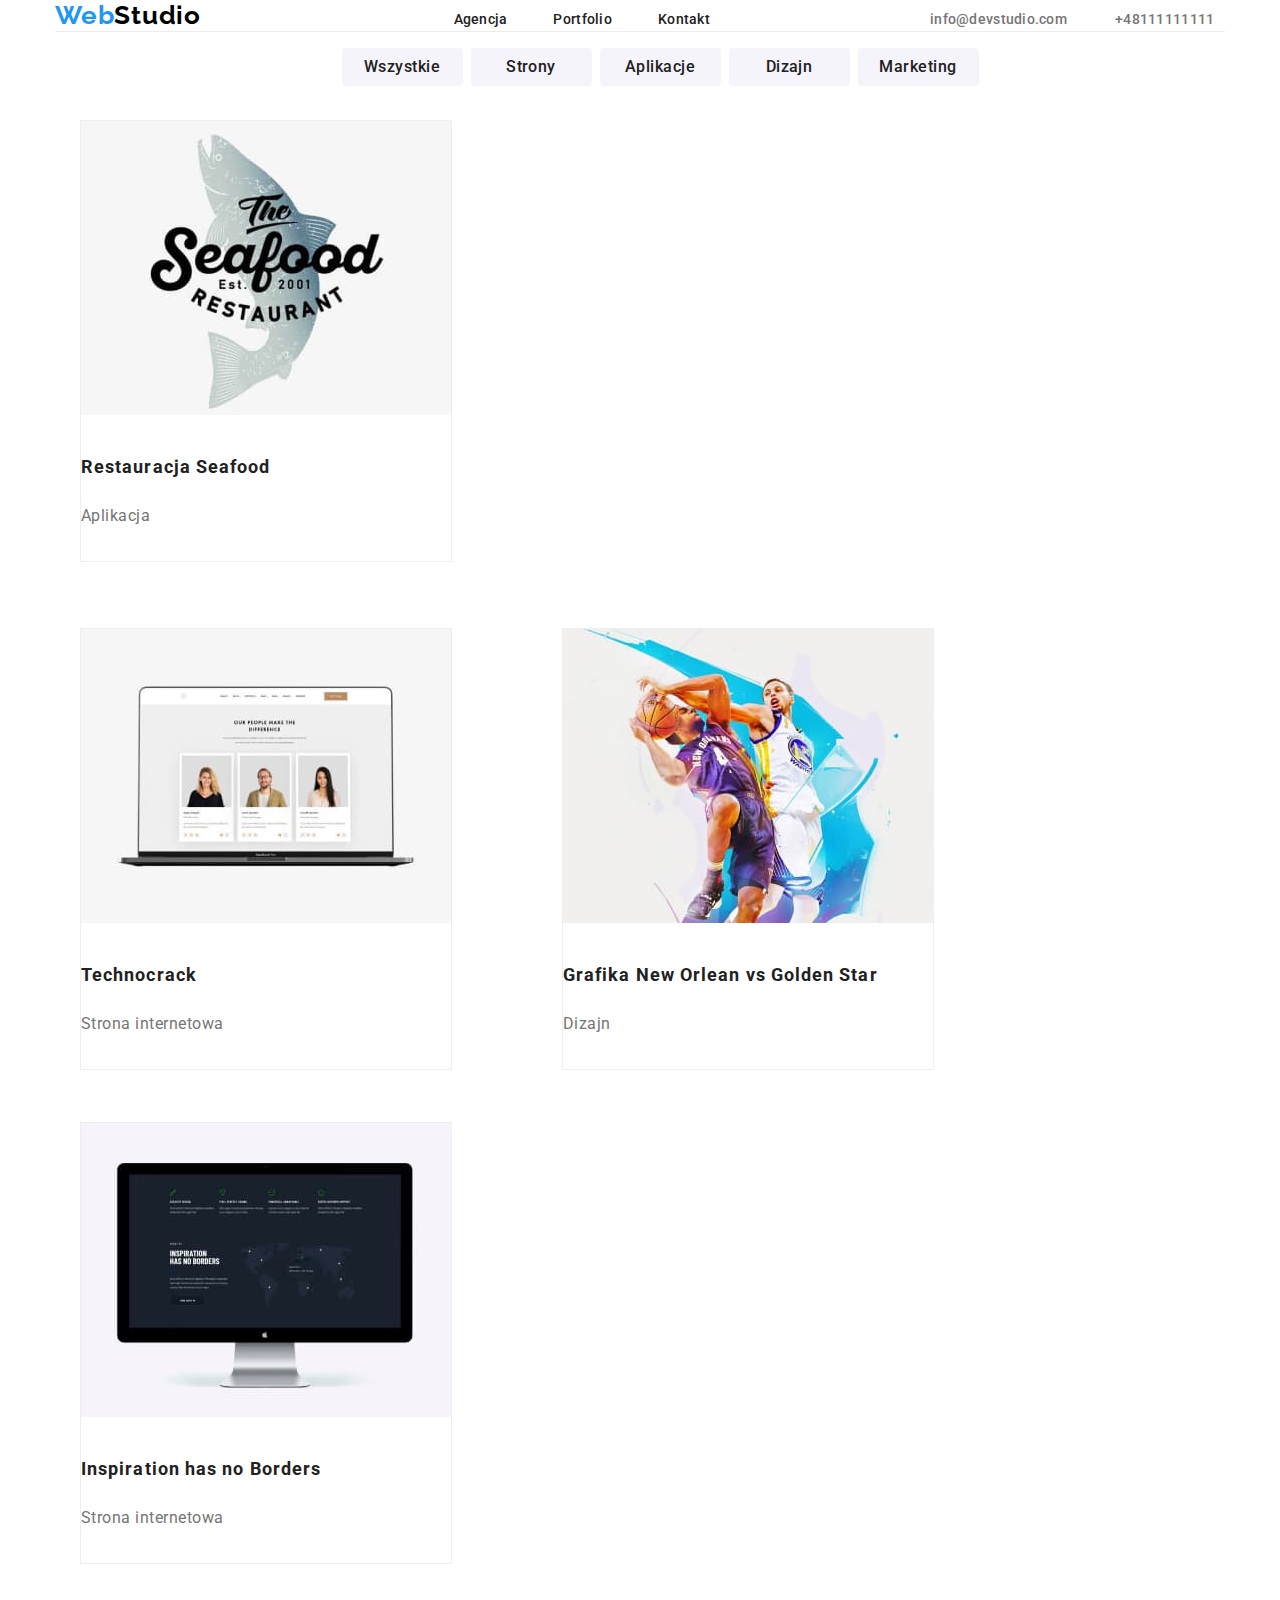
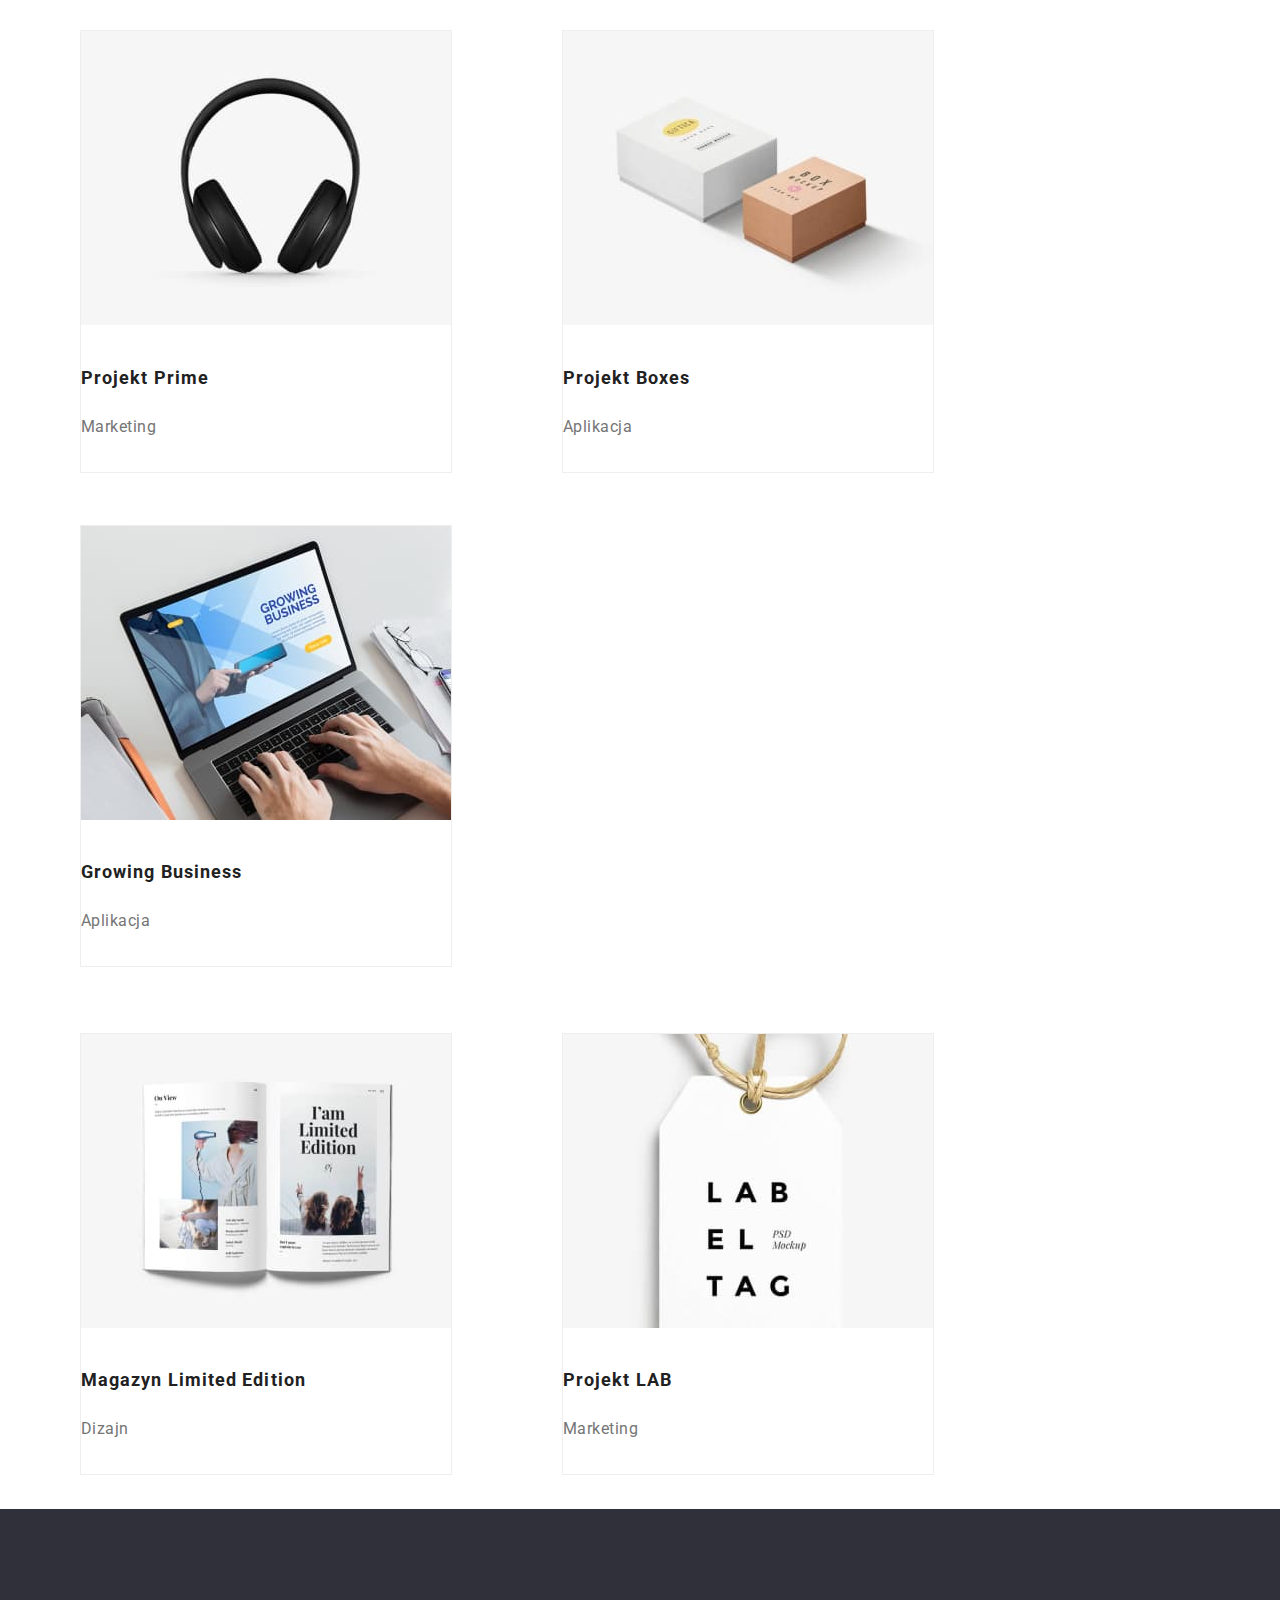
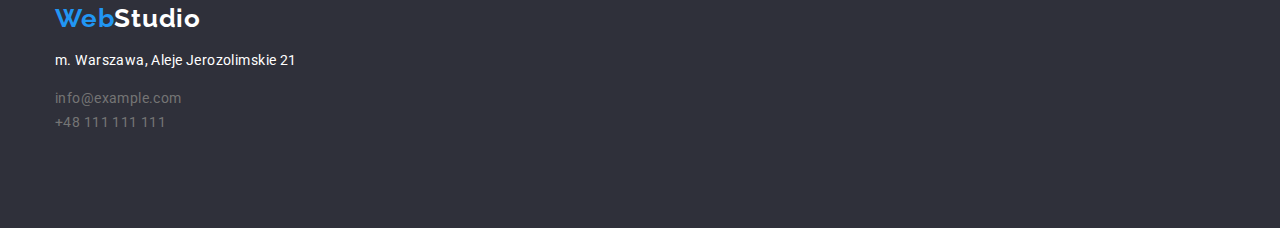
==== portfolio.html @ cea83a22 "so many changes" ====
<!DOCTYPE html>
<html lang="pl">
    <head>
        <meta charset="UTF-8" />
        <meta http-equiv="X-UA-Compatible" content="IE=edge" />
        <meta name="viewport" content="width=device-width,initial-scale=1-0" />
        <title>portfolio</title>
        <link rel="preconnect" href="https://fonts.googleapis.com">
        <link rel="preconnect" href="https://fonts.gstatic.com" crossorigin>
        <link href="https://fonts.googleapis.com/css2?family=Raleway:wght@700&family=Roboto:wght@400;500;700;900&display=swap" rel="stylesheet">
        <link rel="stylesheet" href="https://cdnjs.cloudflare.com/ajax/libs/modern-normalize/1.1.0/modern-normalize.min.css" integrity="sha512-wpPYUAdjBVSE4KJnH1VR1HeZfpl1ub8YT/NKx4PuQ5NmX2tKuGu6U/JRp5y+Y8XG2tV+wKQpNHVUX03MfMFn9Q==" crossorigin="anonymous" referrerpolicy="no-referrer" />
        <link rel="stylesheet" href="css/style.css">
        
    </head>
    <style>

    </style>
    <body>
        <header class="menu section container">
        <div class="top-line">
            <div>
                <a
                href="https://tomaszdre.github.io/goit-markup-hw-03/"
                class="logo"
                ><span>Web</span><span class="studio-black">Studio</span></a
            > 
           </div>
           <nav>
                <ul class="navigation-list container">
                    <li><a href="index.html" class="decoration">Agencja</a></li>
                    <li><a href="./portfolio.html" class="decoration">Portfolio</a></li>
                    <li><a href="/kontakt" class="decoration">Kontakt</a></li>
                </ul>
            </nav>
            <div class="contacts-top-line">
                <a href="mailto:info@devstudio.com" class="contacs email">info@devstudio.com</a>
                <a href="tel:+48111111111" class="contacs phone">+48111111111</a>
            </div>
        </div>
        </header>
        <main>
            <section >
                <ul class="buttons-portfolio">
                    <li>
                <button type="button" class="button-portfolio">Wszystkie</button></li>
                <li>
                <button type="button" class="button-portfolio">Strony</button></li>
                <li>
                <button type="button" class="button-portfolio">Aplikacje</button></li>
                <li>
                <button type="button" class="button-portfolio">Dizajn</button></li>
                <li>
                <button type="button" class="button-portfolio">Marketing</button></li>
                </ul>
            </section>
            <section >
                <ul class="wrap">
                    <figure class="header-border">
                        <img
                            src="./images/laptop.jpg"
                            width="370"
                            height="294"
                            alt="Technocrack"
                        />
                        <figcaption>
                            <h5>Technocrack</p>
                            <p class="p">Strona internetowa</p>
                        </figcaption>
                    </figure>

                    <figure class="header-border">
                <img
                    src="./images/pilka.jpg"
                    width="370"
                    height="294"
                    alt="Grafika New Orlean vs Golden Star"
                />
                <figcaption>
                    <h5>Grafika New Orlean vs Golden Star</p>
                    <p class="p">Dizajn</p>
                </figcaption>
                    </figure>

                    <figure class="header-border">
                <img
                    src="./images/restauracja.jpg"
                    width="370"
                    height="294"
                    alt="Restauracja Seafood"
                />
                <figcaption>
                    <h5>Restauracja Seafood</p>
                    <p class="p">Aplikacja</p>
                </figcaption>
                    </figure>
                </ul>
                <ul class="wrap">
                    <figure class="header-border">
                    <img
                        src="./images/sluchawki.jpg"
                        width="370"
                        height="294"
                        alt="Projekt Prime"
                    />
                    <figcaption>
                        <h5>Projekt Prime</p>
                        <p class="p">Marketing</p>
                    </figcaption>
                </figure>
                <figure class="header-border">
                    <img
                        src="./images/boxes.jpg"
                        width="370"
                        height="294"
                        alt="Projekt Boxes"
                    />
                    <figcaption>
                        <h5>Projekt Boxes</p>
                        <p class="p">Aplikacja</p>
                    </figcaption>
                </figure>
                <figure class="header-border">
                    <img
                        src="./images/monitor.jpg"
                        width="370"
                        height="294"
                        alt="Inspiration has no Borders"
                    />
                    <figcaption>
                        <h5>Inspiration has no Borders</p>
                        <p class="p">Strona internetowa</p>
                    </figcaption>
                </figure>
                </ul>
                <ul class="wrap">
                <figure class="header-border">
                    <img
                    src="./images/magazyn.jpg"
                    width="370"
                    height="294"
                    alt="Magazyn Limited Edition"
                />
                <figcaption>
                    <h5>Magazyn Limited Edition</p>
                    <p class="p">Dizajn</p>
                    </figcaption>
                </figure>
                <figure class="header-border">
                    <img
                    src="./images/lab.jpg"
                    width="370"
                    height="294"
                    alt="Projekt LAB"
                />
                <figcaption>
                    <h5>Projekt LAB</p>
                    <p class="p">Marketing</p>
                    </figcaption>
                </figure>
                <figure class="header-border">
                    <img
                    src="./images/laptop2.jpg"
                    width="370"
                    height="294"
                    alt="Growing Business"
                />
                <figcaption>
                    <h5>Growing Business</p>
                    <p class="p">Aplikacja</p>
                    </figcaption>
                </figure>
                </ul>
            </section>
            <footer class="section background-footer footer-down">
            <div class="container">
            <a class="logo" href="index.html"
          ><span>Web</span><span class="logo studio-white">Studio</span></a>

            <address>
                <p class="address">m. Warszawa, Aleje Jerozolimskie 21</p>
                <a href="mailto:info@example.com" class="footer-address">info@example.com</a><br />
                <a href="tel:+48111111111" class="footer-address">+48 111 111 111</a>
            </address>
            </div>
        </footer>
    </body>
</html>
---- css/style.css ----
*,
*::before,
*::after {
    box-sizing: border-box;
}

.section {
    padding-top: 94px;
    padding-bottom: 94px;
}

/* notatka REDUKCJA MARGINESOW
margin: -94px; */

.container {
    margin: 0 auto;
    max-width: 1200px;
    padding: 0 15px;
}

:root {
    --backgroung-page-color: #e5e5e5;
    --brand-color-primary: #2196f3;
    --brand-color-background: #2f303a;
    --brand-color-secondary: #212121;
    --brand-color-ordinary: #f5f4fa;
    --brand-color-white: #ffffff;
    --brand-color-logo-black: #000000;
}

body {
    font-family: "Roboto", sans-serif;
    color: var(--brand-color-secondary);
    background-color: var(--background-page-color);
    max-width: 1600px;
    margin: 0 auto;
    flex-direction: row;
    flex-wrap: wrap;
    padding: 0;
}

button {
    cursor: pointer;
}

p {
    font-family: "Roboto";
    font-style: normal;
    font-weight: 400;
    font-size: 14px;
    line-height: 1.71;
    letter-spacing: 0.03em;
    color: #757575;
}

ul {
    list-style: none;
}

h1 {
    max-width: 696px;
    font-family: "Roboto";
    font-style: normal;
    font-weight: 900;
    font-size: 44px;
    line-height: 60px;
    text-align: center;
    letter-spacing: 0.06em;
    text-transform: uppercase;
    color: #ffffff;
}

h2 {
    font-style: normal;
    font-weight: 700;
    font-size: 36px;
    line-height: 42px;
    text-align: center;
    letter-spacing: 0.03em;
}

h3 {
    font-style: normal;
    font-weight: 700;
    font-size: 14px;
    line-height: 16px;
    letter-spacing: 0.03em;
    text-transform: uppercase;
}

h4 {
    font-weight: 500;
    font-size: 16px;
    line-height: 1.2;
    text-align: center;
    letter-spacing: 0.03em;
    padding-top: 0px;
    padding-bottom: 0px;
}
h5 {font-family: 'Roboto';
    font-style: normal;
    font-weight: 700;
    font-size: 18px;
    line-height: 36px;
    letter-spacing: 0.06em;
    color: #212121;
    }

a:hover,
:focus {
    color: #2196f3;
}

button:hover {
    background-color: #2196f3;
    color: #ffffff;
}

.button {
    font-family: "Roboto";
    font-style: normal;
    font-weight: 700;
    font-size: 16px;
    line-height: 1.8;
    align-items: center;
    text-align: center;
    letter-spacing: 0.06em;
    color: #ffffff;
    width: 200px;
    height: 50px;
    background: #2196f3;
    box-shadow: 0px 4px 4px #00000026;
    border-radius: 4px;
}

menu {
    display: flex;
    height: 80px;
    background-color: var(--brand-color-default);
}

/* LOGO */

.logo {
    text-decoration: none;
    font-family: "Raleway";
    font-style: normal;
    font-weight: 700;
    font-size: 26px;
    line-height: 1.2;
    letter-spacing: 0.03em;
    width: 145px;
    height: 31px;
    text-decoration: none;
    color: var(--brand-color-primary);
}

.studio-black {
    color: var(--brand-color-logo-black);
}

.studio-white {
    color: var(--brand-color-white);
}

.top-line {
    border-bottom: #ececec 1px solid;
    display: flex;
    flex-direction: row;
    justify-content: space-between;
    align-items: baseline;
}
/* NAVIGATION */

.navigation-list {
    align-items: baseline;
    display: flex;
    flex-direction: row;
    justify-content: space-between;
    max-width: 254px;
    gap: 46px;
}

.contacts-top-line {
    display: flex;
    gap: 50px;
}

.email {
    max-width: 135px;
    max-height: 16px;
    left: 1078px;
    top: 32px;
    letter-spacing: 0.02em;
    align-items: baseline;
}

.phone {
    width: 110px;
    height: 16px;
    left: 1263px;
    top: 32px;
    letter-spacing: 0.02em;
    align-items: baseline;
}

.contacs {
    font-style: normal;
    font-weight: 500;
    font-size: 14px;
    line-height: 16px;
    letter-spacing: 0.02em;
    color: #757575;
    text-decoration: none;
}

/* ZAMÓW USUGĘ */

.decoration {
    font-style: normal;
    font-weight: 500;
    font-size: 14px;
    line-height: 16px;
    text-decoration: none;
    letter-spacing: 0.02em;
    color: #212121;
}

/* LOREM IPSUM */

lorem-header {
    display: inline-flex;
}

text-ipsum {
    display: inline-flex;
}

.lorem-list {
    display: inline-flex;
    justify-content: center;
    gap: 30px;
}

/* WHAT WE DO */

.what-we-do {
    display: flex;
    justify-content: center;
    align-items: center;
    gap: 30px;
}

.what-we-do-background {
    display: flex;
    flex-direction: column;
    gap: 50;
}

.address {
    font-style: normal;
    font-weight: 400;
    font-size: 14px;
    line-height: 24px;
    letter-spacing: 0.03em;
    color: #ffffff;
}
.footer-address {
    font-style: normal;
    font-weight: 400;
    font-size: 14px;
    line-height: 24px;
    letter-spacing: 0.03em;
    color: #757575;
    text-decoration: none;
}

.background-footer {
    background: #2f303a;
}

.container2 {
    display: flex;
    align-items: baseline;
    flex-direction: row;
}

.container3 {
    display: flex;
    justify-content: center;
    align-items: center;
    margin: 30px;
    margin-left: 215px;
}

/* EFEKTYWNE  */

.zamow-usluge {
    border: none;
}
.content {
    justify-content: space-around;
    display: flex;
    flex-direction: column;
    align-items: center;
    gap: 30px;
    background-color: var(--brand-color-background);
}

/* OUR TEAM */

.our-team-background {
    display: flex;
    background-color: var(--brand-color-ordinary);
    flex-direction: column;
    gap: 50px;
}

.our-team-cards {
    display: flex;
    gap: 30px;
}

.our-team {
    display: flex;
    align-items: center;
    gap: 30px;
}
.team-card {
    background-color: var(--white-text);
    width: 270px;
    height: 368px;
    box-shadow: 0px 1px 3px rgba(0, 0, 0, 0.12), 0px 1px 1px rgba(0, 0, 0, 0.14),
        0px 2px 1px rgba(0, 0, 0, 0.2);
    border-radius: 0px 0px 4px 4px;
    margin: 0;
    margin-bottom: 94px;
    padding: 0px;
}

.our-team-card-description {
    font-size: 16px;
    line-height: 1.2;
    text-align: center;
    letter-spacing: 0.03em;
    color: var(--inactive-header-contact-link);
    
}

/* PORTFOLIO */

.buttons-portfolio {
    display: flex;

    justify-content: center;
    gap: 8px;
}
.button-portfolio {
    font-family: "Roboto";
    font-style: normal;
    font-weight: 500;
    font-size: 16px;
    line-height: 26px;
    text-align: center;
    letter-spacing: 0.03em;
    color: #212121;
    border: none;
    width: 121px;
    height: 38px;
    background: #f5f4fa;
    border-radius: 4px;
    
}

.wrap {
    display: flex;
    gap: 30px;
    flex-wrap: wrap-reverse;
    flex-direction: row;
    
}
.header-border {box-sizing: border-box;
    font-size: 18px;
    background: #FFFFFF;
    border: 1px solid #EEEEEE;}

.p {font-family: 'Roboto';
    font-style: normal;
    font-weight: 400;
    font-size: 16px;
    line-height: 30px;
    letter-spacing: 0.03em;
    color: #757575;}
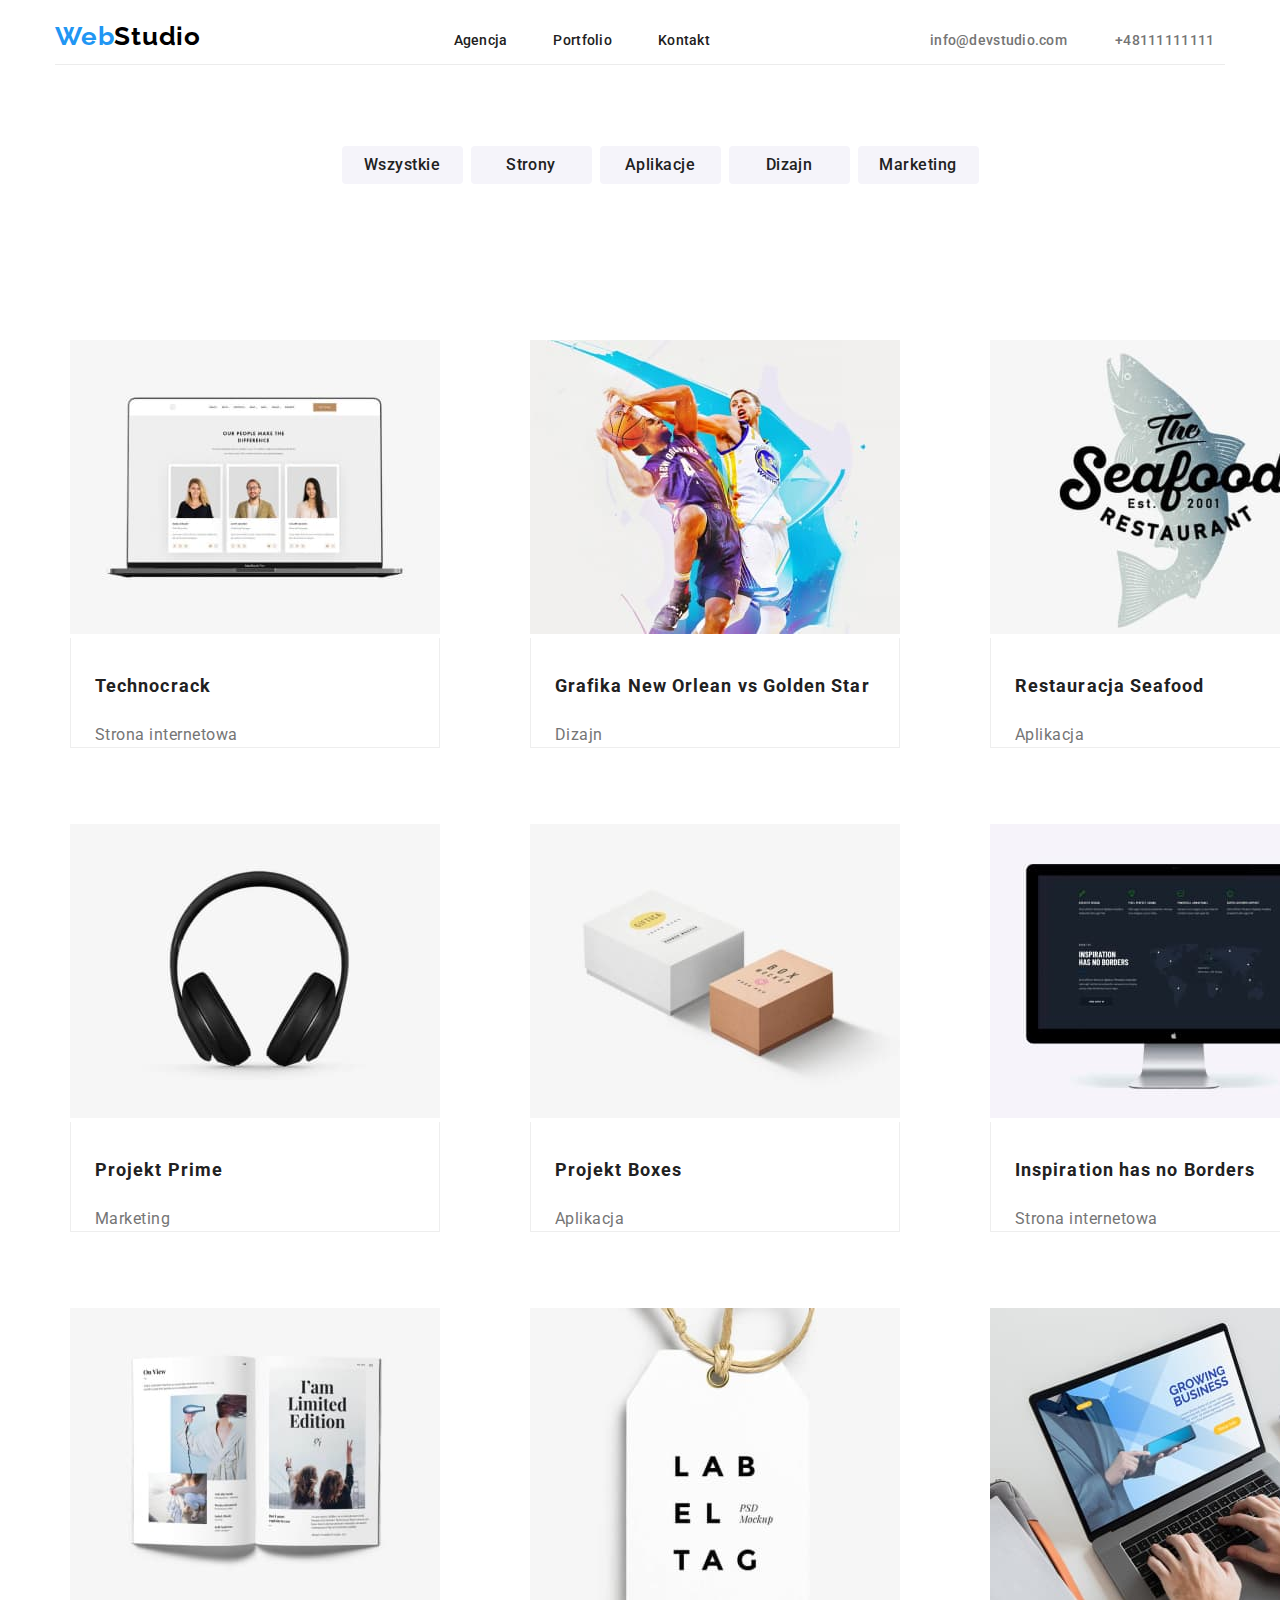
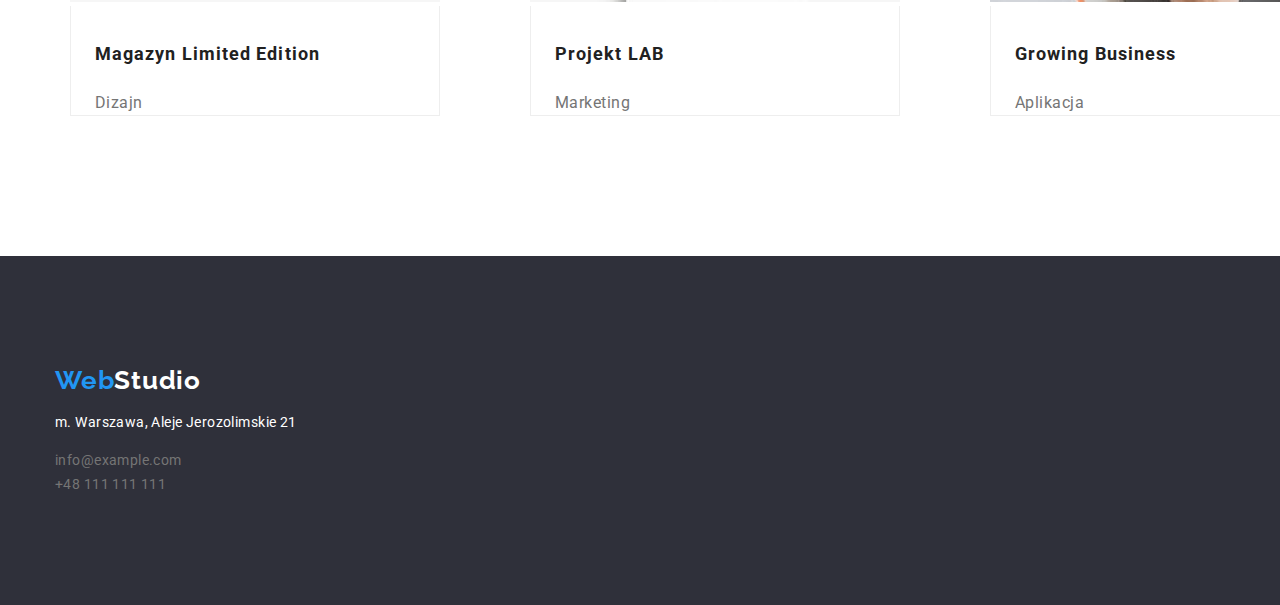
==== commit 5cb28e23: "small fix" ====
--- a/portfolio.html
+++ b/portfolio.html
@@ -39,7 +39,7 @@
         </div>
         </header>
         <main>
-            <section >
+            <section>
                 <ul class="buttons-portfolio">
                     <li>
                 <button type="button" class="button-portfolio">Wszystkie</button></li>
@@ -53,8 +53,10 @@
                 <button type="button" class="button-portfolio">Marketing</button></li>
                 </ul>
             </section>
-            <section >
+
+            <section class="section">
                 <ul class="wrap">
+
                     <figure class="header-border">
                         <img
                             src="./images/laptop.jpg"
@@ -62,7 +64,7 @@
                             height="294"
                             alt="Technocrack"
                         />
-                        <figcaption>
+                        <figcaption class="border-caption">
                             <h5>Technocrack</p>
                             <p class="p">Strona internetowa</p>
                         </figcaption>
@@ -75,7 +77,7 @@
                     height="294"
                     alt="Grafika New Orlean vs Golden Star"
                 />
-                <figcaption>
+                <figcaption class="border-caption">
                     <h5>Grafika New Orlean vs Golden Star</p>
                     <p class="p">Dizajn</p>
                 </figcaption>
@@ -88,7 +90,7 @@
                     height="294"
                     alt="Restauracja Seafood"
                 />
-                <figcaption>
+                <figcaption class="border-caption">
                     <h5>Restauracja Seafood</p>
                     <p class="p">Aplikacja</p>
                 </figcaption>
@@ -102,7 +104,7 @@
                         height="294"
                         alt="Projekt Prime"
                     />
-                    <figcaption>
+                    <figcaption class="border-caption">
                         <h5>Projekt Prime</p>
                         <p class="p">Marketing</p>
                     </figcaption>
@@ -114,7 +116,7 @@
                         height="294"
                         alt="Projekt Boxes"
                     />
-                    <figcaption>
+                    <figcaption class="border-caption">
                         <h5>Projekt Boxes</p>
                         <p class="p">Aplikacja</p>
                     </figcaption>
@@ -126,7 +128,7 @@
                         height="294"
                         alt="Inspiration has no Borders"
                     />
-                    <figcaption>
+                    <figcaption class="border-caption">
                         <h5>Inspiration has no Borders</p>
                         <p class="p">Strona internetowa</p>
                     </figcaption>
@@ -140,7 +142,7 @@
                     height="294"
                     alt="Magazyn Limited Edition"
                 />
-                <figcaption>
+                <figcaption class="border-caption">
                     <h5>Magazyn Limited Edition</p>
                     <p class="p">Dizajn</p>
                     </figcaption>
@@ -152,7 +154,7 @@
                     height="294"
                     alt="Projekt LAB"
                 />
-                <figcaption>
+                <figcaption class="border-caption">
                     <h5>Projekt LAB</p>
                     <p class="p">Marketing</p>
                     </figcaption>
@@ -164,13 +166,14 @@
                     height="294"
                     alt="Growing Business"
                 />
-                <figcaption>
+                <figcaption class="border-caption">
                     <h5>Growing Business</p>
                     <p class="p">Aplikacja</p>
                     </figcaption>
                 </figure>
                 </ul>
             </section>
+        </main>
             <footer class="section background-footer footer-down">
             <div class="container">
             <a class="logo" href="index.html"
--- a/css/style.css
+++ b/css/style.css
@@ -15,7 +15,7 @@
 .container {
     margin: 0 auto;
     max-width: 1200px;
-    padding: 0 15px;
+    padding: 15px;
 }
 
 :root {
@@ -97,14 +97,16 @@
     padding-top: 0px;
     padding-bottom: 0px;
 }
-h5 {font-family: 'Roboto';
+
+h5 {
+    font-family: "Roboto";
     font-style: normal;
     font-weight: 700;
     font-size: 18px;
     line-height: 36px;
     letter-spacing: 0.06em;
     color: #212121;
-    }
+}
 
 a:hover,
 :focus {
@@ -135,7 +137,7 @@
 
 menu {
     display: flex;
-    height: 80px;
+    max-height: 80px;
     background-color: var(--brand-color-default);
 }
 
@@ -169,6 +171,7 @@
     flex-direction: row;
     justify-content: space-between;
     align-items: baseline;
+    max-height: 80px;
 }
 /* NAVIGATION */
 
@@ -227,14 +230,6 @@
 }
 
 /* LOREM IPSUM */
-
-lorem-header {
-    display: inline-flex;
-}
-
-text-ipsum {
-    display: inline-flex;
-}
 
 .lorem-list {
     display: inline-flex;
@@ -344,14 +339,13 @@
     text-align: center;
     letter-spacing: 0.03em;
     color: var(--inactive-header-contact-link);
-    
 }
 
 /* PORTFOLIO */
 
 .buttons-portfolio {
-    display: flex;
-
+    padding-top: 50px;
+    display: flex;
     justify-content: center;
     gap: 8px;
 }
@@ -369,25 +363,38 @@
     height: 38px;
     background: #f5f4fa;
     border-radius: 4px;
-    
 }
 
 .wrap {
     display: flex;
     gap: 30px;
-    flex-wrap: wrap-reverse;
-    flex-direction: row;
-    
-}
-.header-border {box-sizing: border-box;
+}
+.header-border {
+    box-sizing: border-box;
     font-size: 18px;
-    background: #FFFFFF;
-    border: 1px solid #EEEEEE;}
-
-.p {font-family: 'Roboto';
+    background: #ffffff;
+    margin: 30px;
+}
+
+.p {
+    font-family: "Roboto";
     font-style: normal;
     font-weight: 400;
     font-size: 16px;
     line-height: 30px;
     letter-spacing: 0.03em;
-    color: #757575;}
+    color: #757575;
+}
+
+.border-caption {
+    max-height: 110px;
+    display: flex;
+    flex-direction: column;
+    gap: 4px;
+    padding-right: 24px;
+    padding-left: 24px;
+    padding-bottom: 20px;
+    border-left: 1px solid #eeeeee;
+    border-right: 1px solid #eeeeee;
+    border-bottom: 1px solid #eeeeee;
+}
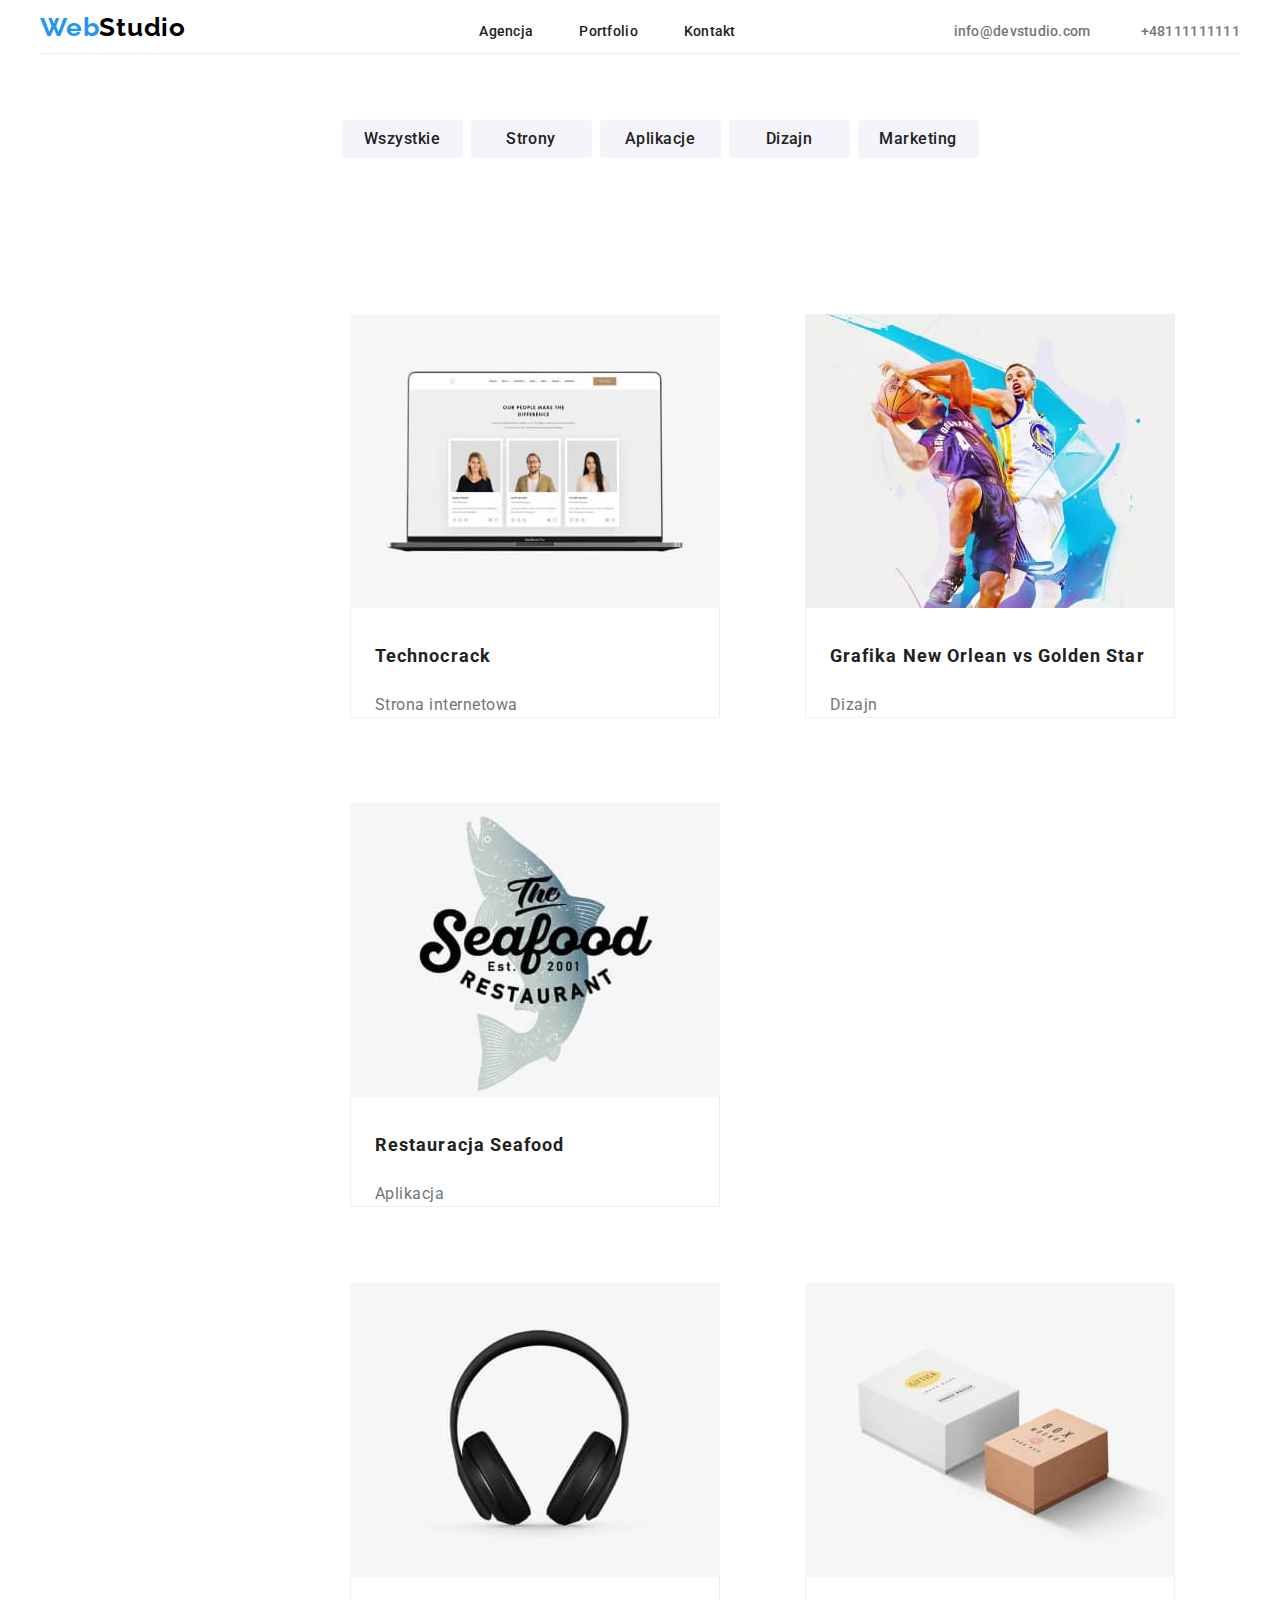
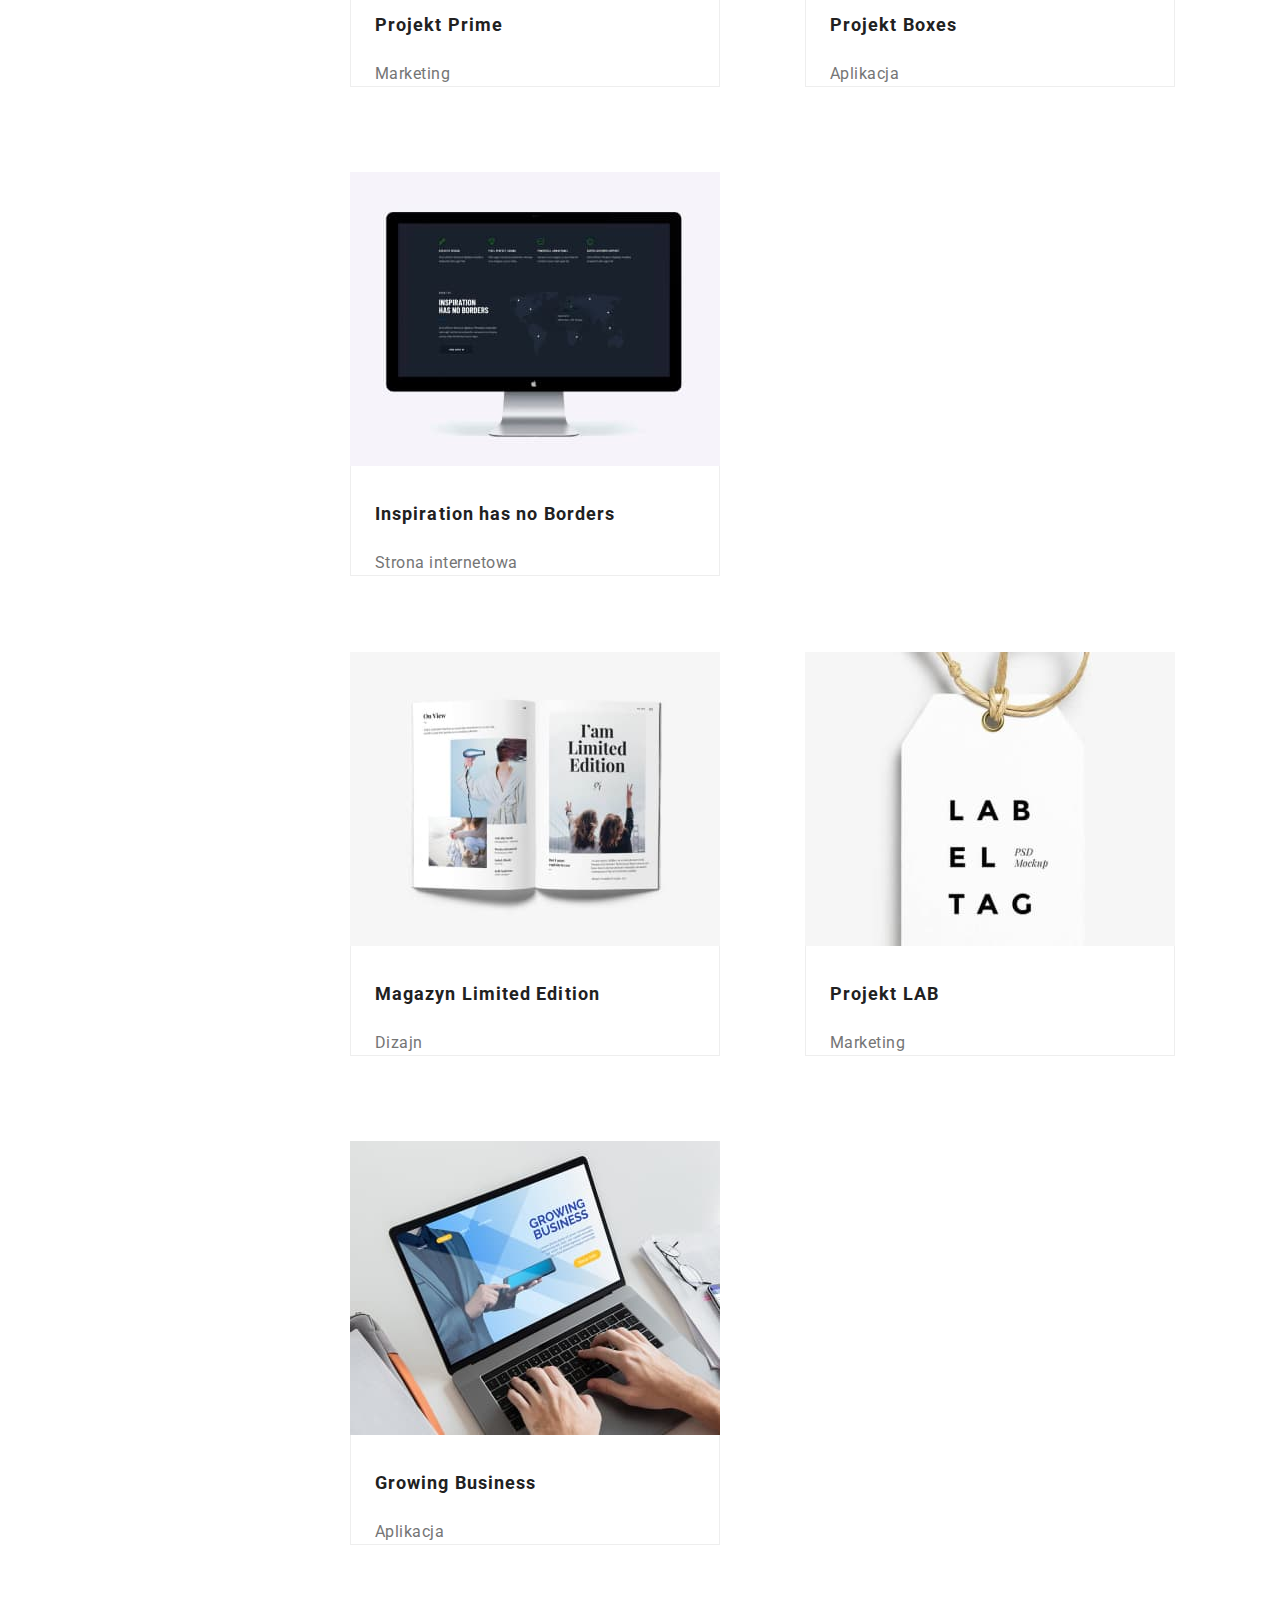
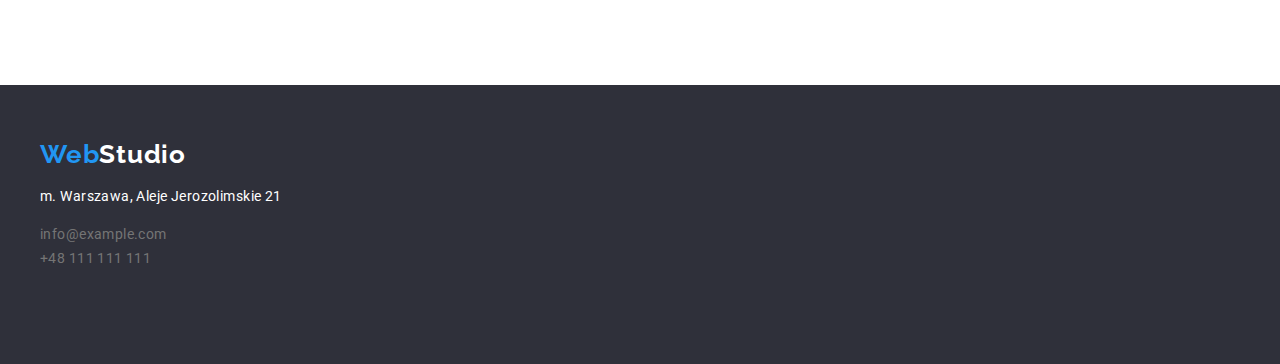
==== commit 3b2ea0f1: "fixed bugs" ====
--- a/portfolio.html
+++ b/portfolio.html
@@ -12,9 +12,7 @@
         <link rel="stylesheet" href="css/style.css">
         
     </head>
-    <style>
 
-    </style>
     <body>
         <header class="menu section container">
         <div class="top-line">
@@ -26,7 +24,7 @@
             > 
            </div>
            <nav>
-                <ul class="navigation-list container">
+                <ul class="navigation-list">
                     <li><a href="index.html" class="decoration">Agencja</a></li>
                     <li><a href="./portfolio.html" class="decoration">Portfolio</a></li>
                     <li><a href="/kontakt" class="decoration">Kontakt</a></li>
@@ -58,7 +56,7 @@
                 <ul class="wrap">
 
                     <figure class="header-border">
-                        <img
+                        <img class="no-gap"
                             src="./images/laptop.jpg"
                             width="370"
                             height="294"
@@ -71,7 +69,7 @@
                     </figure>
 
                     <figure class="header-border">
-                <img
+                <img class="no-gap"
                     src="./images/pilka.jpg"
                     width="370"
                     height="294"
@@ -84,7 +82,7 @@
                     </figure>
 
                     <figure class="header-border">
-                <img
+                <img class="no-gap"
                     src="./images/restauracja.jpg"
                     width="370"
                     height="294"
@@ -98,7 +96,7 @@
                 </ul>
                 <ul class="wrap">
                     <figure class="header-border">
-                    <img
+                    <img class="no-gap"
                         src="./images/sluchawki.jpg"
                         width="370"
                         height="294"
@@ -110,7 +108,7 @@
                     </figcaption>
                 </figure>
                 <figure class="header-border">
-                    <img
+                    <img class="no-gap"
                         src="./images/boxes.jpg"
                         width="370"
                         height="294"
@@ -122,7 +120,7 @@
                     </figcaption>
                 </figure>
                 <figure class="header-border">
-                    <img
+                    <img class="no-gap"
                         src="./images/monitor.jpg"
                         width="370"
                         height="294"
@@ -136,7 +134,7 @@
                 </ul>
                 <ul class="wrap">
                 <figure class="header-border">
-                    <img
+                    <img class="no-gap"
                     src="./images/magazyn.jpg"
                     width="370"
                     height="294"
@@ -148,7 +146,7 @@
                     </figcaption>
                 </figure>
                 <figure class="header-border">
-                    <img
+                    <img class="no-gap"
                     src="./images/lab.jpg"
                     width="370"
                     height="294"
@@ -160,7 +158,7 @@
                     </figcaption>
                 </figure>
                 <figure class="header-border">
-                    <img
+                    <img class="no-gap"
                     src="./images/laptop2.jpg"
                     width="370"
                     height="294"
@@ -174,8 +172,8 @@
                 </ul>
             </section>
         </main>
-            <footer class="section background-footer footer-down">
-            <div class="container">
+            <footer class="section background-footer">
+            <div class="container container3">
             <a class="logo" href="index.html"
           ><span>Web</span><span class="logo studio-white">Studio</span></a>
 
--- a/css/style.css
+++ b/css/style.css
@@ -14,8 +14,10 @@
 
 .container {
     margin: 0 auto;
+    margin-top: 5px;
     max-width: 1200px;
-    padding: 15px;
+    padding: 0px;
+    flex-wrap: wrap;
 }
 
 :root {
@@ -32,10 +34,8 @@
     font-family: "Roboto", sans-serif;
     color: var(--brand-color-secondary);
     background-color: var(--background-page-color);
-    max-width: 1600px;
     margin: 0 auto;
     flex-direction: row;
-    flex-wrap: wrap;
     padding: 0;
 }
 
@@ -172,6 +172,7 @@
     justify-content: space-between;
     align-items: baseline;
     max-height: 80px;
+    margin: 0 auto;
 }
 /* NAVIGATION */
 
@@ -180,7 +181,8 @@
     display: flex;
     flex-direction: row;
     justify-content: space-between;
-    max-width: 254px;
+    max-width: 261px;
+    max-height: 16px;
     gap: 46px;
 }
 
@@ -190,19 +192,19 @@
 }
 
 .email {
-    max-width: 135px;
+    /* max-width: 135px;
     max-height: 16px;
     left: 1078px;
-    top: 32px;
+    top: 32px; */
     letter-spacing: 0.02em;
     align-items: baseline;
 }
 
 .phone {
-    width: 110px;
+    /* width: 110px;
     height: 16px;
     left: 1263px;
-    top: 32px;
+    top: 32px; */
     letter-spacing: 0.02em;
     align-items: baseline;
 }
@@ -275,22 +277,19 @@
 }
 
 .container2 {
-    display: flex;
-    align-items: baseline;
-    flex-direction: row;
+    margin: 0 auto;
+    margin-top: 5px;
+    max-width: 1600px;
+    padding: 0px;
 }
 
 .container3 {
-    display: flex;
-    justify-content: center;
-    align-items: center;
-    margin: 30px;
-    margin-left: 215px;
+    margin-top: -40px;
 }
 
 /* EFEKTYWNE  */
 
-.zamow-usluge {
+.order-service {
     border: none;
 }
 .content {
@@ -322,7 +321,7 @@
     gap: 30px;
 }
 .team-card {
-    background-color: var(--white-text);
+    background-color: var(--brand-color-white);
     width: 270px;
     height: 368px;
     box-shadow: 0px 1px 3px rgba(0, 0, 0, 0.12), 0px 1px 1px rgba(0, 0, 0, 0.14),
@@ -367,7 +366,9 @@
 
 .wrap {
     display: flex;
-    gap: 30px;
+    gap: 25px;
+    margin-left: 280px;
+    flex-wrap: wrap;
 }
 .header-border {
     box-sizing: border-box;
@@ -398,3 +399,4 @@
     border-right: 1px solid #eeeeee;
     border-bottom: 1px solid #eeeeee;
 }
+.no-gap {display: block;}
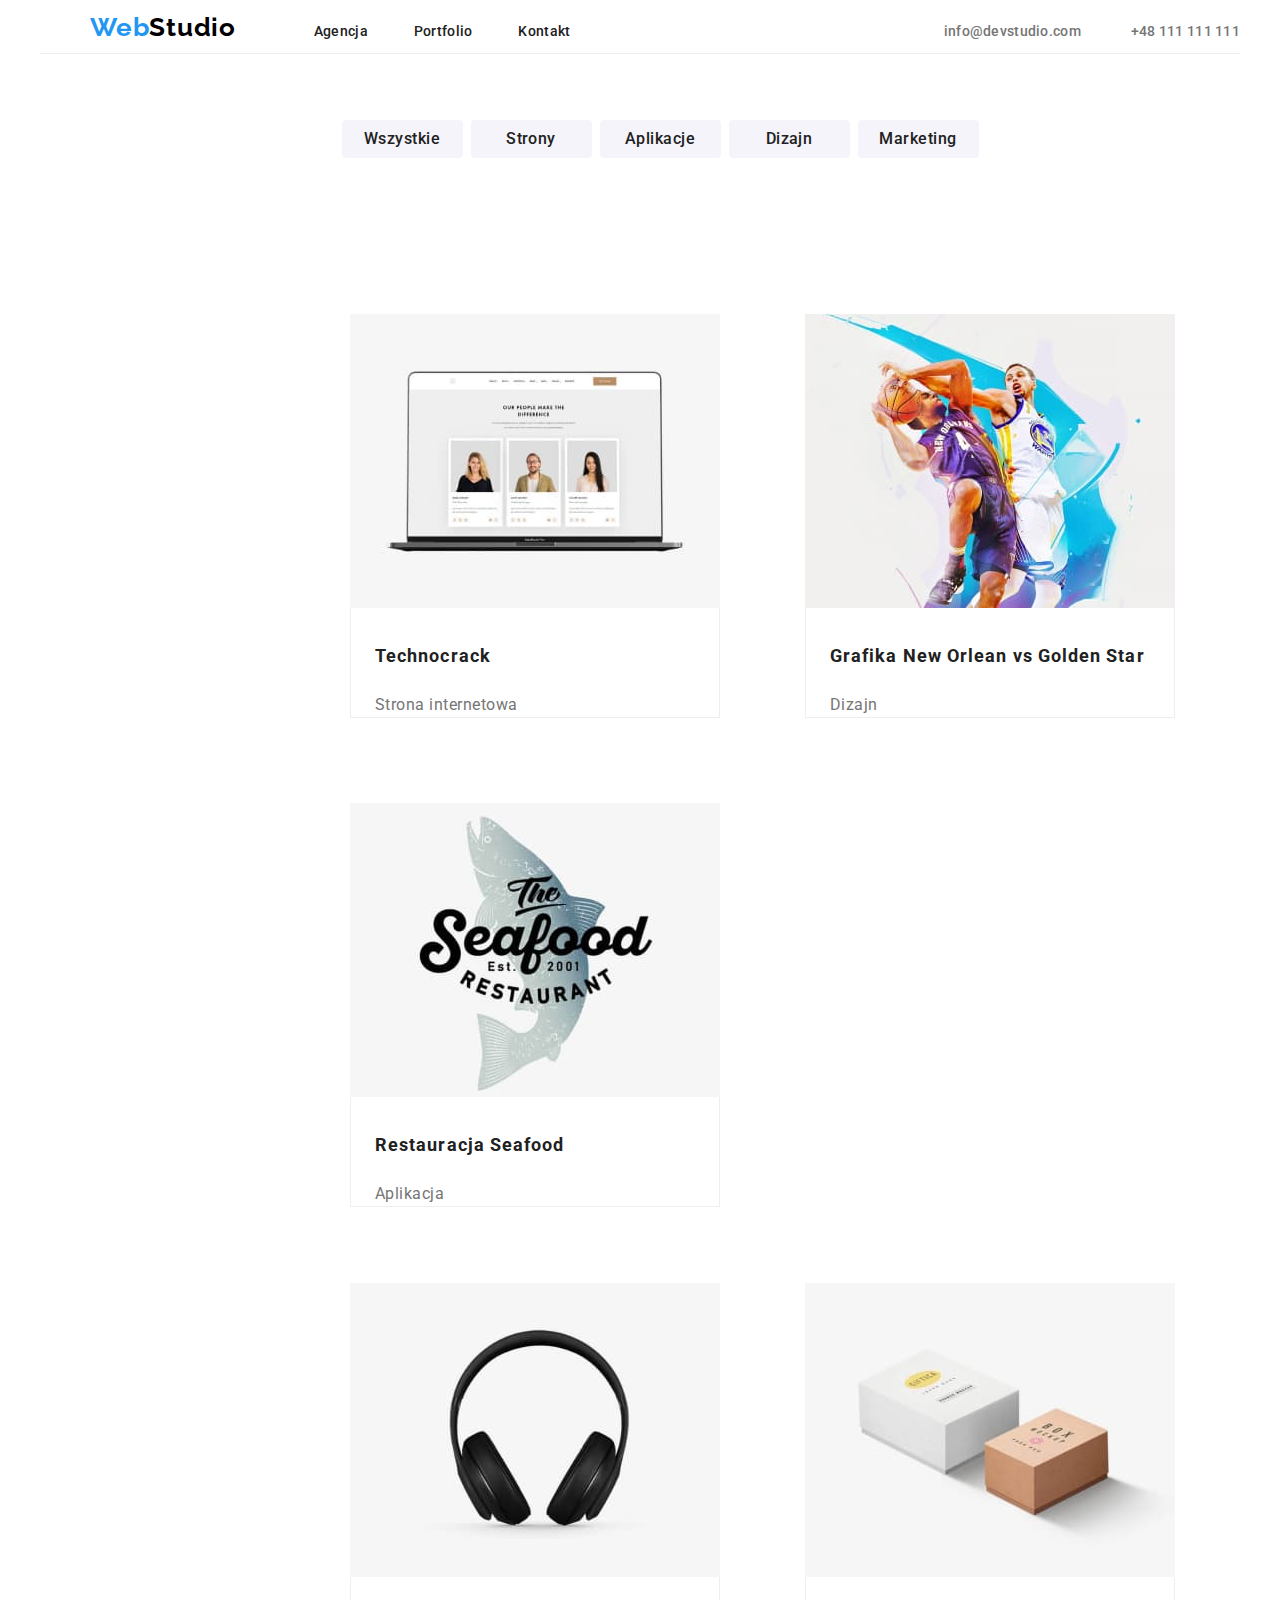
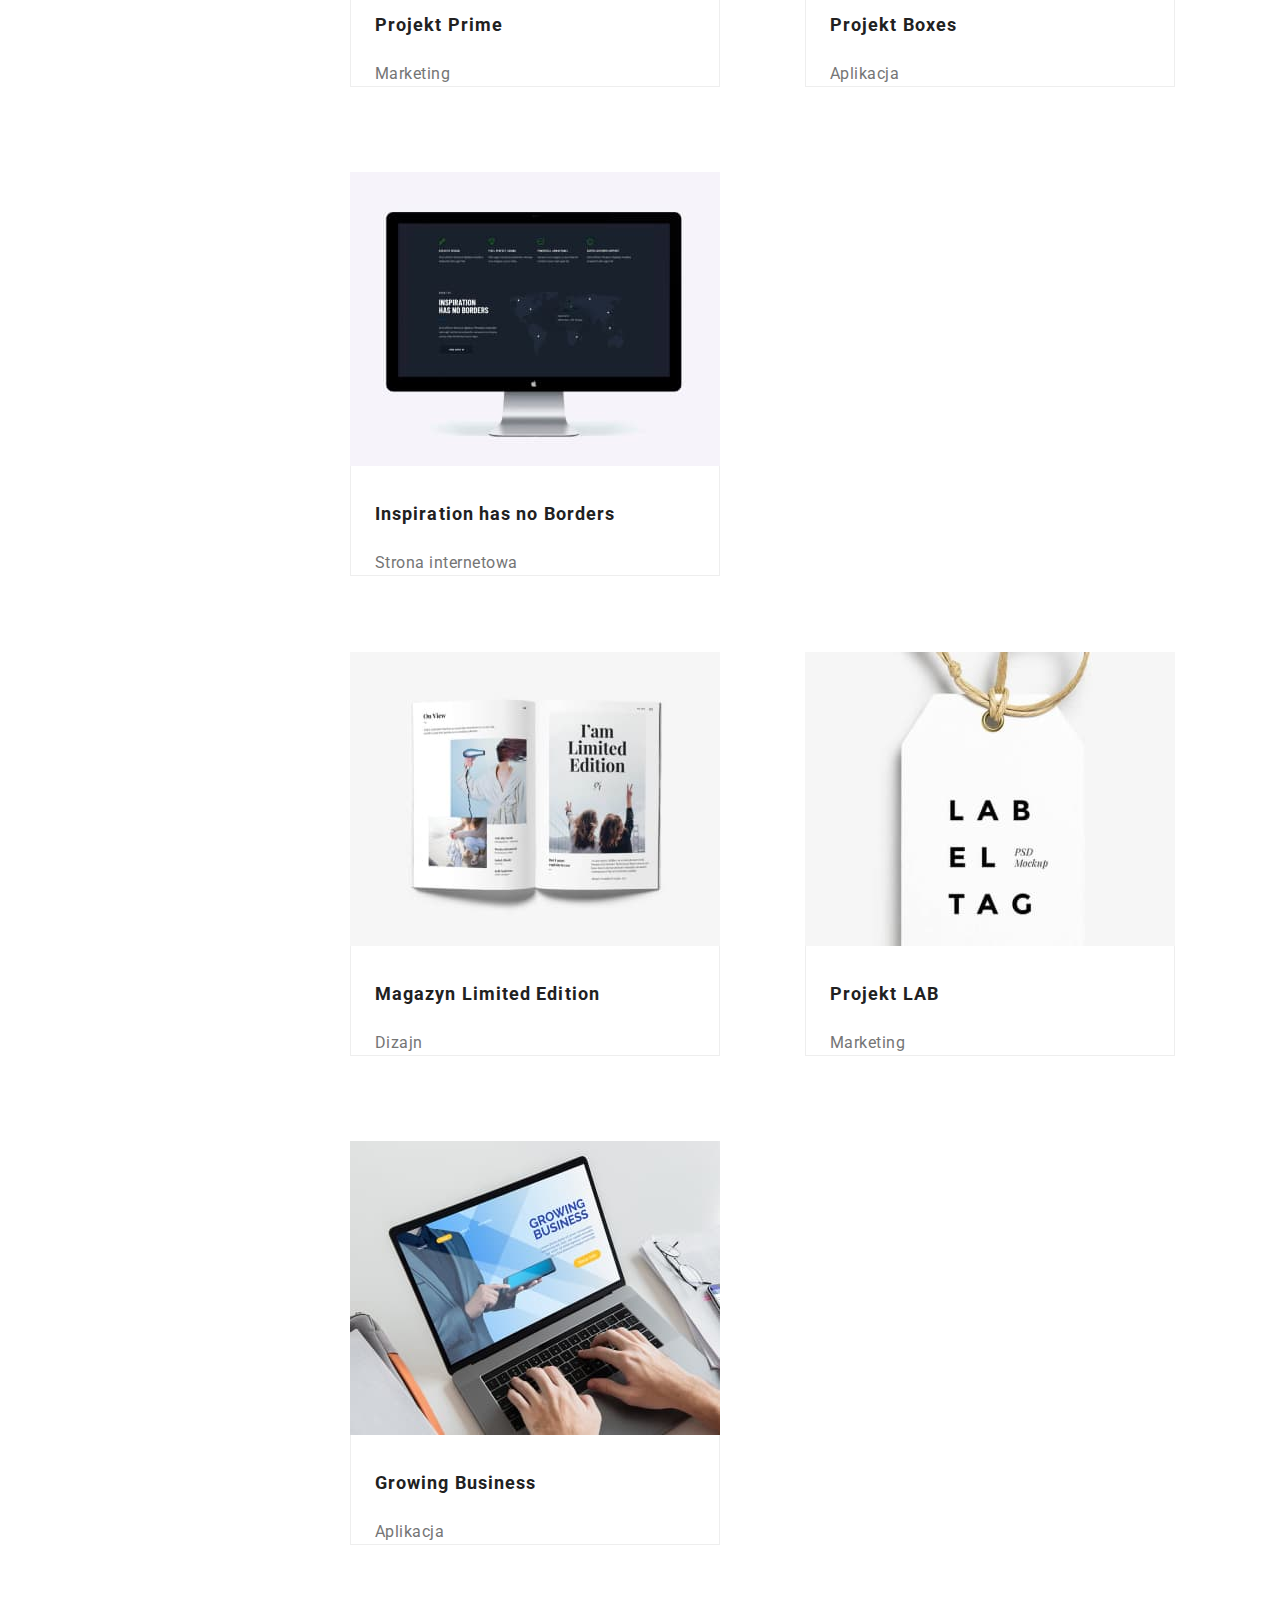
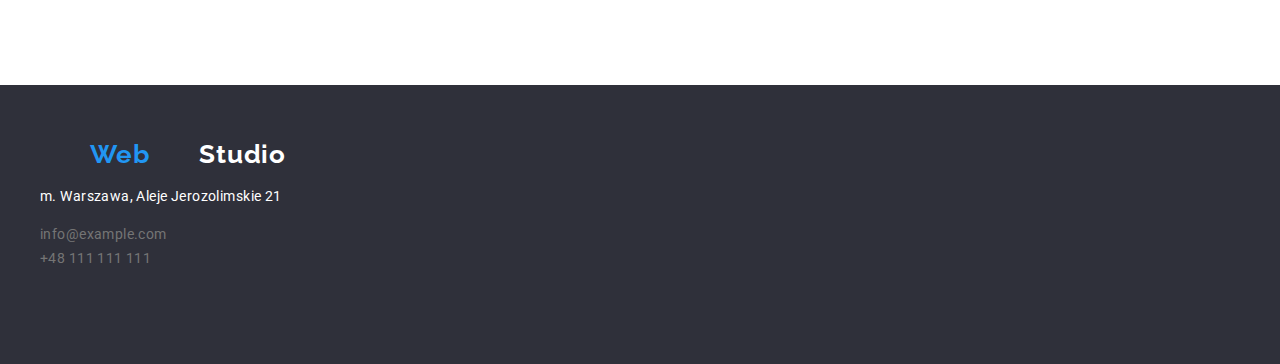
==== commit f1091fec: "header fix" ====
--- a/portfolio.html
+++ b/portfolio.html
@@ -32,7 +32,7 @@
             </nav>
             <div class="contacts-top-line">
                 <a href="mailto:info@devstudio.com" class="contacs email">info@devstudio.com</a>
-                <a href="tel:+48111111111" class="contacs phone">+48111111111</a>
+                <a href="tel:+48111111111" class="contacs phone">+48 111 111 111</a>
             </div>
         </div>
         </header>
--- a/css/style.css
+++ b/css/style.css
@@ -153,6 +153,7 @@
     letter-spacing: 0.03em;
     width: 145px;
     height: 31px;
+    margin-left: 50px;
     text-decoration: none;
     color: var(--brand-color-primary);
 }
@@ -189,6 +190,7 @@
 .contacts-top-line {
     display: flex;
     gap: 50px;
+    margin-left: 371px;
 }
 
 .email {
@@ -399,4 +401,6 @@
     border-right: 1px solid #eeeeee;
     border-bottom: 1px solid #eeeeee;
 }
-.no-gap {display: block;}
+.no-gap {
+    display: block;
+}
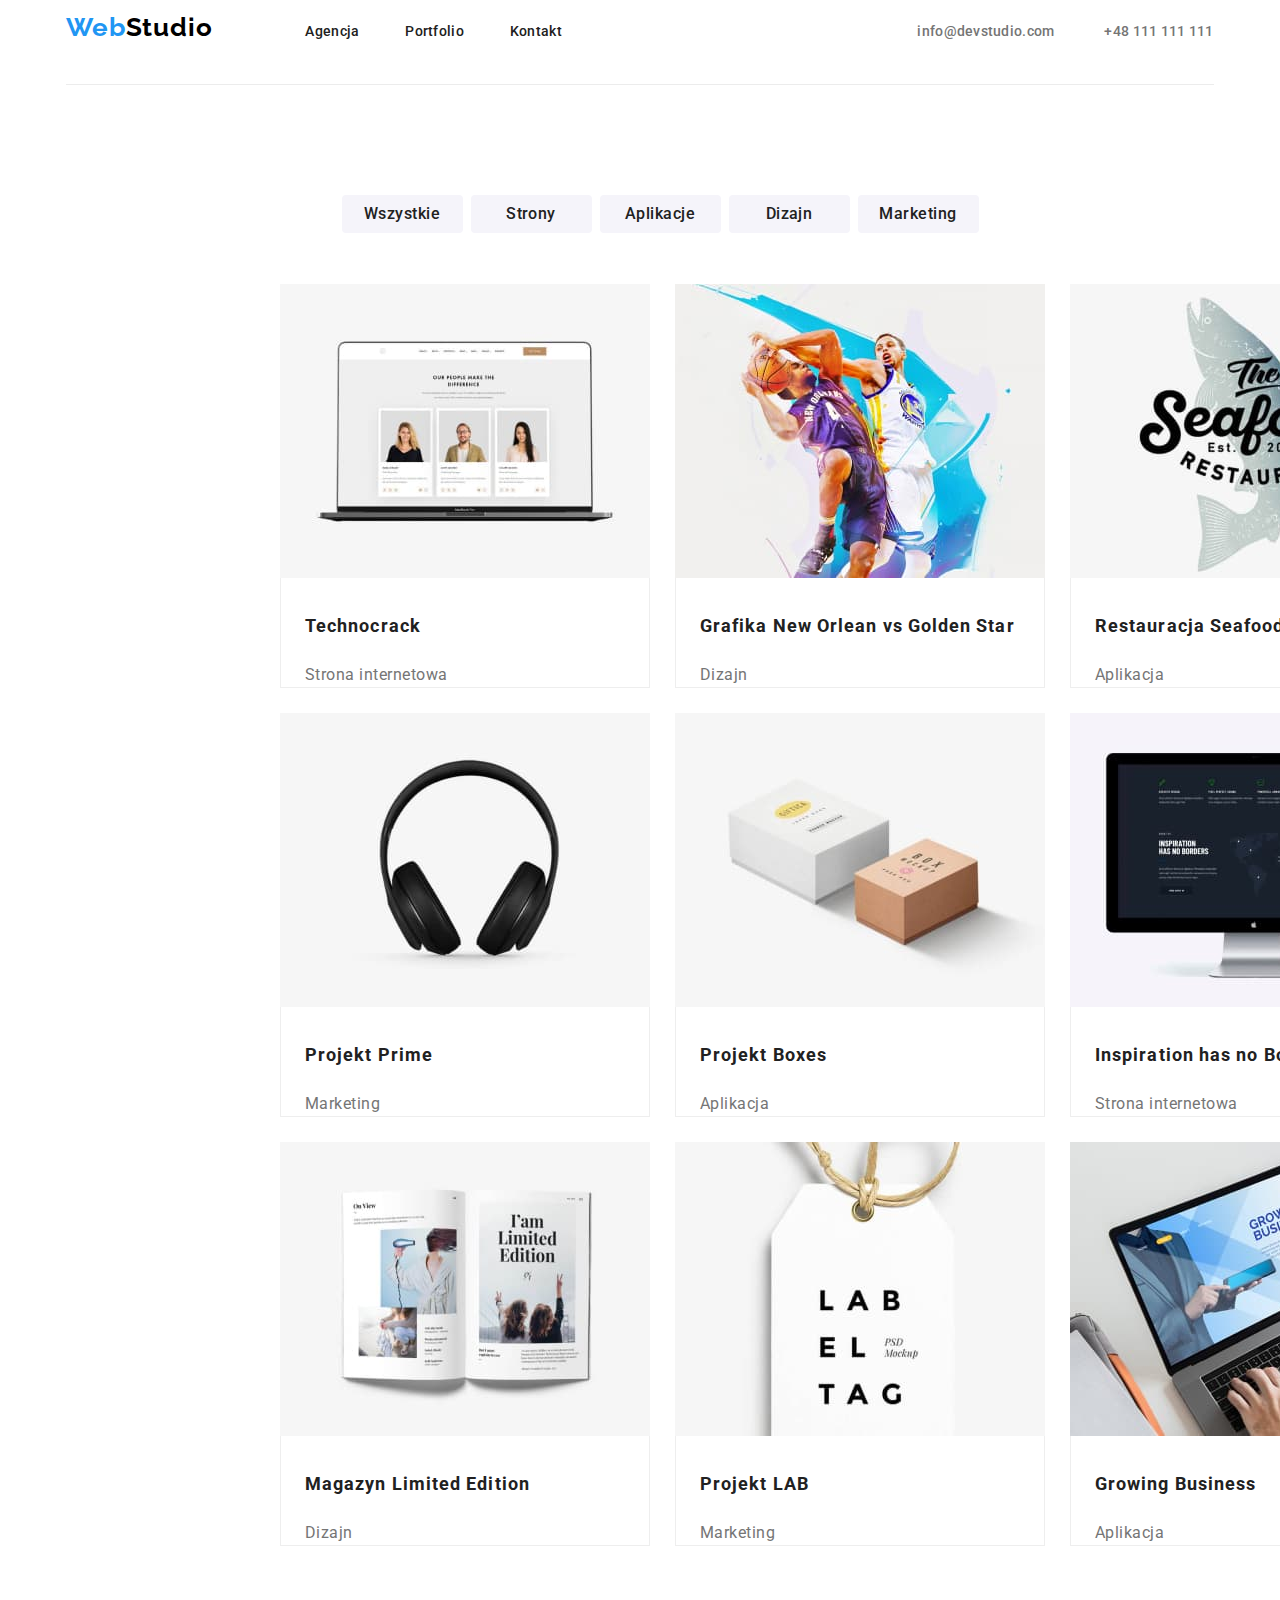
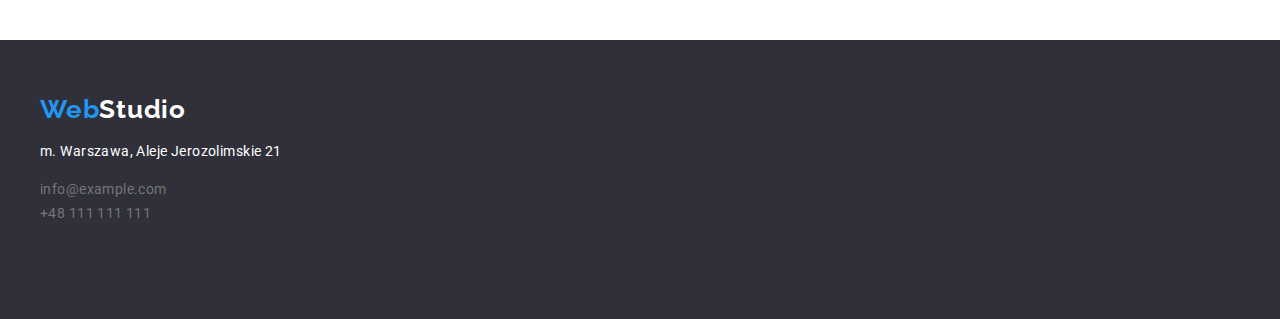
==== commit 32ce24b7: "bug fixes" ====
--- a/portfolio.html
+++ b/portfolio.html
@@ -52,10 +52,10 @@
                 </ul>
             </section>
 
-            <section class="section">
-                <ul class="wrap">
+            <section class="section pad-but">
+                <ul class="wrap container">
 
-                    <figure class="header-border">
+                    <li class="header-border">
                         <img class="no-gap"
                             src="./images/laptop.jpg"
                             width="370"
@@ -66,9 +66,9 @@
                             <h5>Technocrack</p>
                             <p class="p">Strona internetowa</p>
                         </figcaption>
-                    </figure>
+                    </li>
 
-                    <figure class="header-border">
+                    <li class="header-border">
                 <img class="no-gap"
                     src="./images/pilka.jpg"
                     width="370"
@@ -79,9 +79,9 @@
                     <h5>Grafika New Orlean vs Golden Star</p>
                     <p class="p">Dizajn</p>
                 </figcaption>
-                    </figure>
+            </li>
 
-                    <figure class="header-border">
+                    <li class="header-border">
                 <img class="no-gap"
                     src="./images/restauracja.jpg"
                     width="370"
@@ -92,10 +92,10 @@
                     <h5>Restauracja Seafood</p>
                     <p class="p">Aplikacja</p>
                 </figcaption>
-                    </figure>
-                </ul>
-                <ul class="wrap">
-                    <figure class="header-border">
+            </li>
+                
+                
+                    <li class="header-border">
                     <img class="no-gap"
                         src="./images/sluchawki.jpg"
                         width="370"
@@ -106,8 +106,9 @@
                         <h5>Projekt Prime</p>
                         <p class="p">Marketing</p>
                     </figcaption>
-                </figure>
-                <figure class="header-border">
+                </li>
+
+                <li class="header-border">
                     <img class="no-gap"
                         src="./images/boxes.jpg"
                         width="370"
@@ -118,8 +119,9 @@
                         <h5>Projekt Boxes</p>
                         <p class="p">Aplikacja</p>
                     </figcaption>
-                </figure>
-                <figure class="header-border">
+                </li>
+
+                <li class="header-border">
                     <img class="no-gap"
                         src="./images/monitor.jpg"
                         width="370"
@@ -130,10 +132,11 @@
                         <h5>Inspiration has no Borders</p>
                         <p class="p">Strona internetowa</p>
                     </figcaption>
-                </figure>
-                </ul>
-                <ul class="wrap">
-                <figure class="header-border">
+                </li>
+                
+
+                
+                <li class="header-border">
                     <img class="no-gap"
                     src="./images/magazyn.jpg"
                     width="370"
@@ -144,8 +147,9 @@
                     <h5>Magazyn Limited Edition</p>
                     <p class="p">Dizajn</p>
                     </figcaption>
-                </figure>
-                <figure class="header-border">
+                </li>
+
+                <li class="header-border">
                     <img class="no-gap"
                     src="./images/lab.jpg"
                     width="370"
@@ -156,8 +160,9 @@
                     <h5>Projekt LAB</p>
                     <p class="p">Marketing</p>
                     </figcaption>
-                </figure>
-                <figure class="header-border">
+                </li>
+
+                <li class="header-border">
                     <img class="no-gap"
                     src="./images/laptop2.jpg"
                     width="370"
@@ -168,7 +173,7 @@
                     <h5>Growing Business</p>
                     <p class="p">Aplikacja</p>
                     </figcaption>
-                </figure>
+                </li>
                 </ul>
             </section>
         </main>
--- a/css/style.css
+++ b/css/style.css
@@ -15,7 +15,7 @@
 .container {
     margin: 0 auto;
     margin-top: 5px;
-    max-width: 1200px;
+    width: 1200px;
     padding: 0px;
     flex-wrap: wrap;
 }
@@ -135,9 +135,9 @@
     border-radius: 4px;
 }
 
-menu {
-    display: flex;
-    max-height: 80px;
+.menu {
+    display: flex;
+    height: 80px;
     background-color: var(--brand-color-default);
 }
 
@@ -153,7 +153,6 @@
     letter-spacing: 0.03em;
     width: 145px;
     height: 31px;
-    margin-left: 50px;
     text-decoration: none;
     color: var(--brand-color-primary);
 }
@@ -168,6 +167,7 @@
 
 .top-line {
     border-bottom: #ececec 1px solid;
+    max-width: 1600px;
     display: flex;
     flex-direction: row;
     justify-content: space-between;
@@ -185,12 +185,15 @@
     max-width: 261px;
     max-height: 16px;
     gap: 46px;
+    margin-right: 0px;
+    margin-left: 53px;
+
 }
 
 .contacts-top-line {
     display: flex;
     gap: 50px;
-    margin-left: 371px;
+    margin-left: 391px;
 }
 
 .email {
@@ -248,12 +251,13 @@
     justify-content: center;
     align-items: center;
     gap: 30px;
+    padding: 0px;
 }
 
 .what-we-do-background {
     display: flex;
     flex-direction: column;
-    gap: 50;
+    gap: 50px;
 }
 
 .address {
@@ -309,7 +313,7 @@
     display: flex;
     background-color: var(--brand-color-ordinary);
     flex-direction: column;
-    gap: 50px;
+    max-width: 1900px;
 }
 
 .our-team-cards {
@@ -344,8 +348,11 @@
 
 /* PORTFOLIO */
 
+.pad-but {padding-top: 30px;}
+
 .buttons-portfolio {
-    padding-top: 50px;
+    padding-top: 94px;
+    padding-bottom: 0px;
     display: flex;
     justify-content: center;
     gap: 8px;
@@ -376,7 +383,7 @@
     box-sizing: border-box;
     font-size: 18px;
     background: #ffffff;
-    margin: 30px;
+    margin: 0px;
 }
 
 .p {
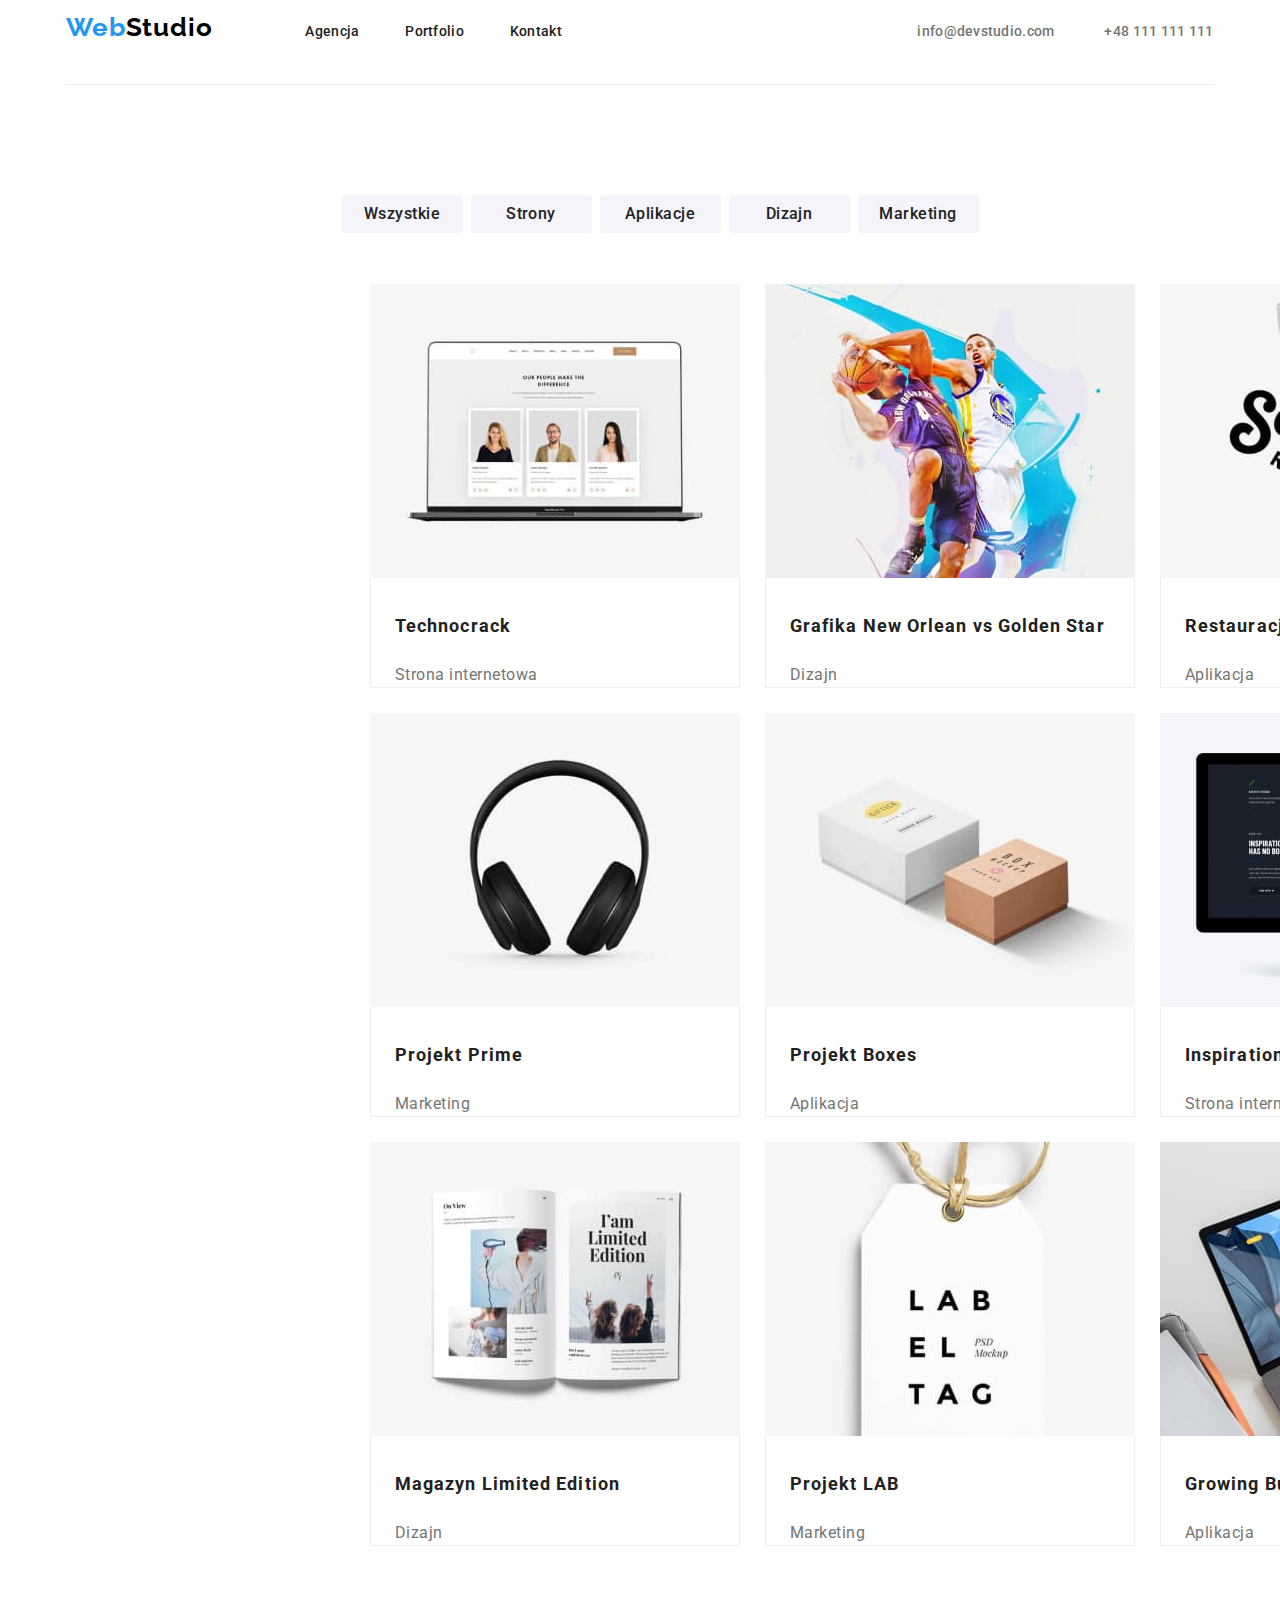
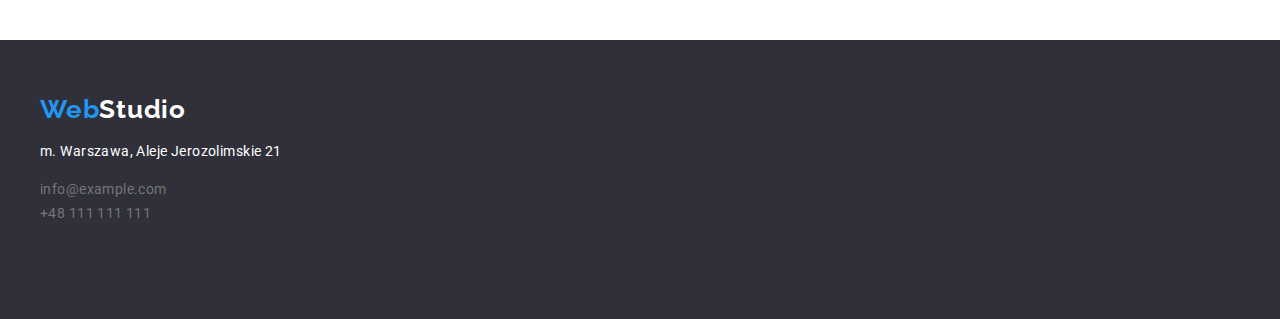
==== commit 618a3156: "bud fixes" ====
--- a/portfolio.html
+++ b/portfolio.html
@@ -177,11 +177,11 @@
                 </ul>
             </section>
         </main>
-            <footer class="section background-footer">
+        <footer class="section background-footer">
             <div class="container container3">
-            <a class="logo" href="index.html"
-          ><span>Web</span><span class="logo studio-white">Studio</span></a>
-
+            <a class="logo" href="index.html">
+                <span>Web</span><span class="logo studio-white">Studio</span></a>
+                
             <address>
                 <p class="address">m. Warszawa, Aleje Jerozolimskie 21</p>
                 <a href="mailto:info@example.com" class="footer-address">info@example.com</a><br />
--- a/css/style.css
+++ b/css/style.css
@@ -187,7 +187,6 @@
     gap: 46px;
     margin-right: 0px;
     margin-left: 53px;
-
 }
 
 .contacts-top-line {
@@ -348,7 +347,10 @@
 
 /* PORTFOLIO */
 
-.pad-but {padding-top: 30px;}
+.pad-but {
+    padding-top: 30px;
+    padding-left: 90px;
+}
 
 .buttons-portfolio {
     padding-top: 94px;
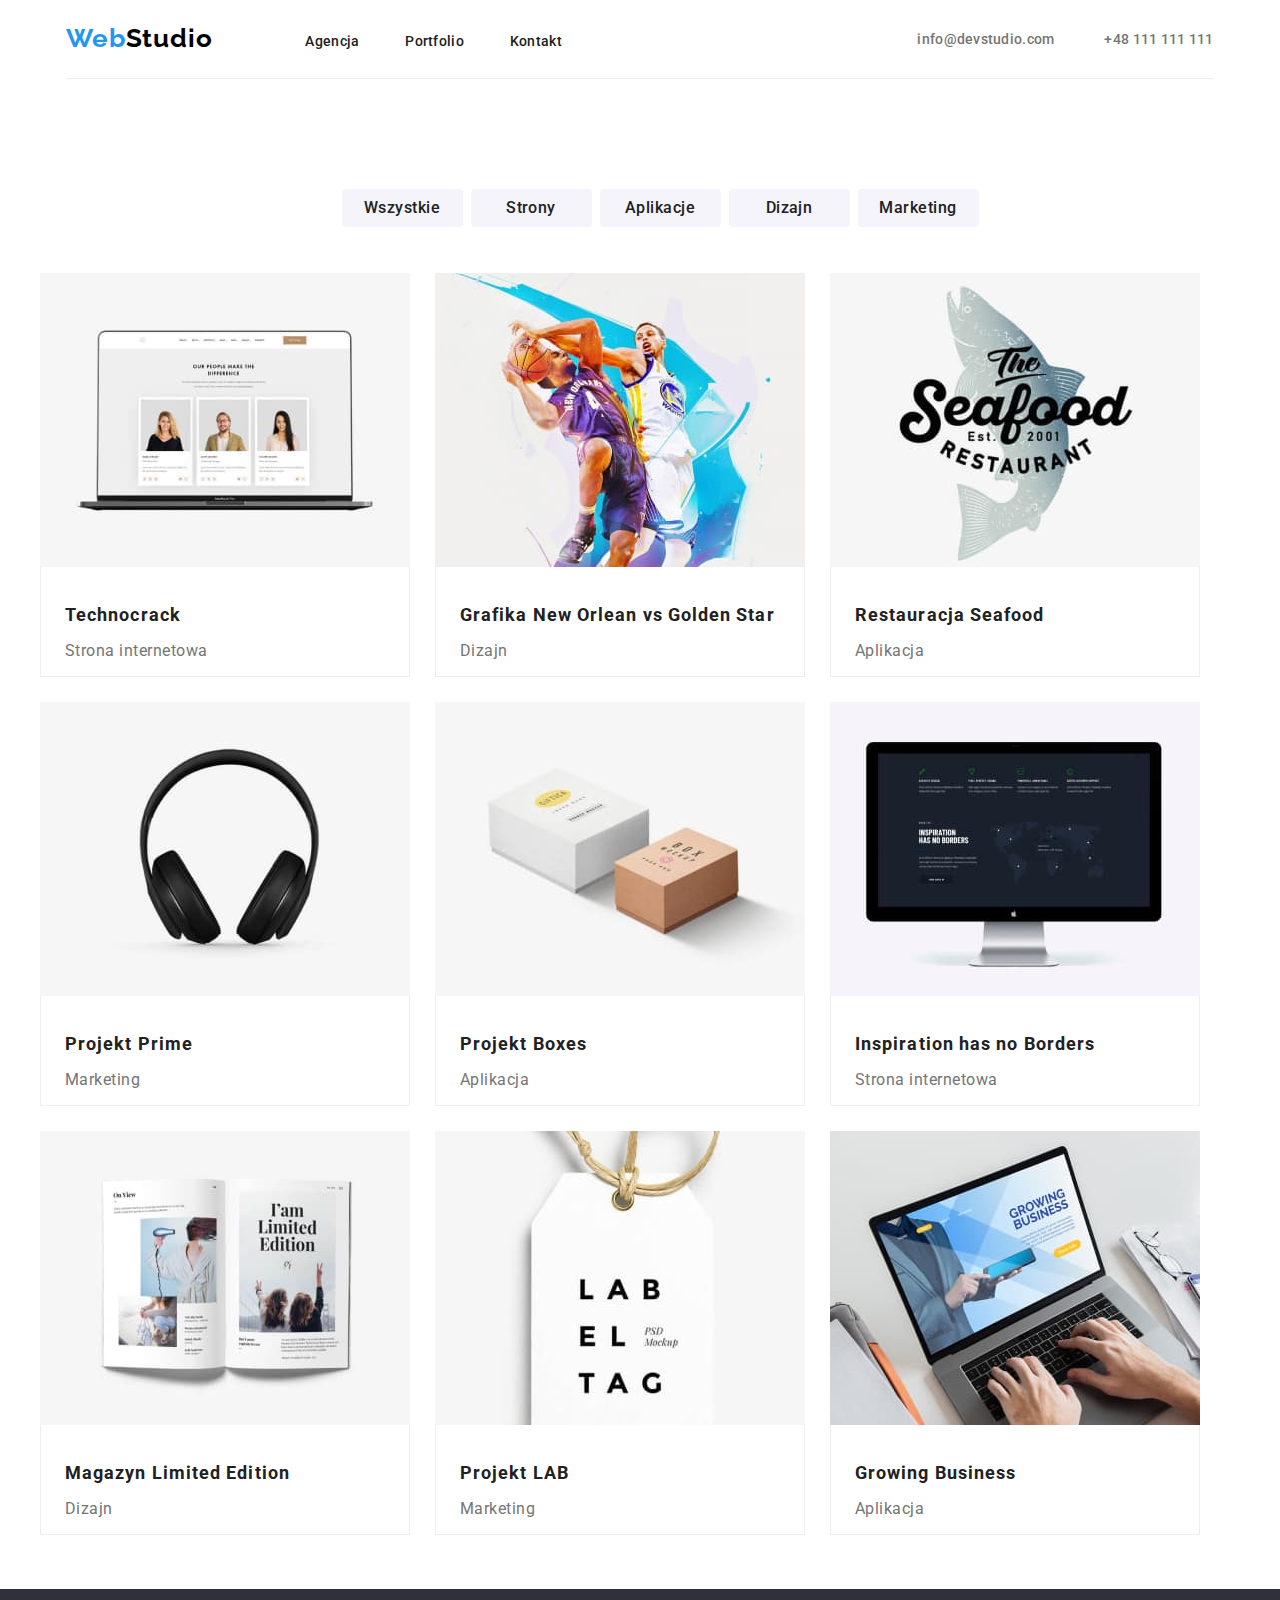
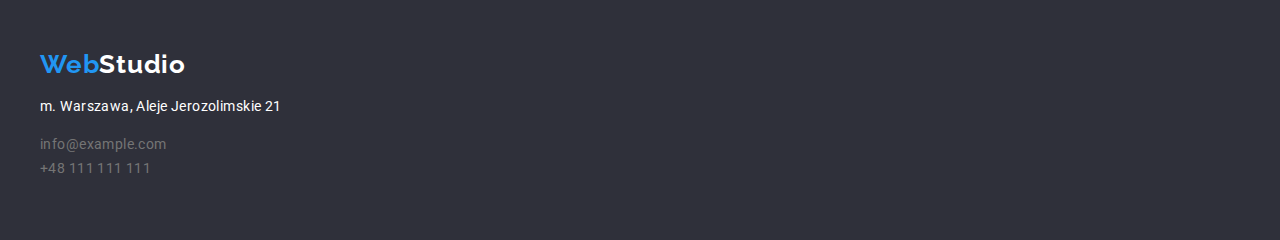
==== commit 48a66aa4: "the section class has been removed from <footer>" ====
--- a/portfolio.html
+++ b/portfolio.html
@@ -177,7 +177,7 @@
                 </ul>
             </section>
         </main>
-        <footer class="section background-footer">
+        <footer class="background-footer">
             <div class="container container3">
             <a class="logo" href="index.html">
                 <span>Web</span><span class="logo studio-white">Studio</span></a>
--- a/css/style.css
+++ b/css/style.css
@@ -14,7 +14,6 @@
 
 .container {
     margin: 0 auto;
-    margin-top: 5px;
     width: 1200px;
     padding: 0px;
     flex-wrap: wrap;
@@ -137,7 +136,7 @@
 
 .menu {
     display: flex;
-    height: 80px;
+    /* padding jest 32, daje tyle i jest źle, tak samo jak usuwam statyczne wartości z header, nic sie nie zmienia, jedynie na gorzej */
     background-color: var(--brand-color-default);
 }
 
@@ -171,9 +170,10 @@
     display: flex;
     flex-direction: row;
     justify-content: space-between;
-    align-items: baseline;
+    align-items: center;
     max-height: 80px;
     margin: 0 auto;
+    padding: 15px 0;
 }
 /* NAVIGATION */
 
@@ -241,6 +241,7 @@
     display: inline-flex;
     justify-content: center;
     gap: 30px;
+    padding: 0;
 }
 
 /* WHAT WE DO */
@@ -257,6 +258,7 @@
     display: flex;
     flex-direction: column;
     gap: 50px;
+    padding-bottom: 94px;
 }
 
 .address {
@@ -290,6 +292,8 @@
 
 .container3 {
     margin-top: -40px;
+    padding-top: 60px;
+    padding-bottom: 60px;
 }
 
 /* EFEKTYWNE  */
@@ -349,7 +353,6 @@
 
 .pad-but {
     padding-top: 30px;
-    padding-left: 90px;
 }
 
 .buttons-portfolio {
@@ -378,7 +381,6 @@
 .wrap {
     display: flex;
     gap: 25px;
-    margin-left: 280px;
     flex-wrap: wrap;
 }
 .header-border {
@@ -393,7 +395,7 @@
     font-style: normal;
     font-weight: 400;
     font-size: 16px;
-    line-height: 30px;
+    line-height: 4px;
     letter-spacing: 0.03em;
     color: #757575;
 }
@@ -413,3 +415,4 @@
 .no-gap {
     display: block;
 }
+/* Usuń margin i za duży line-height */
